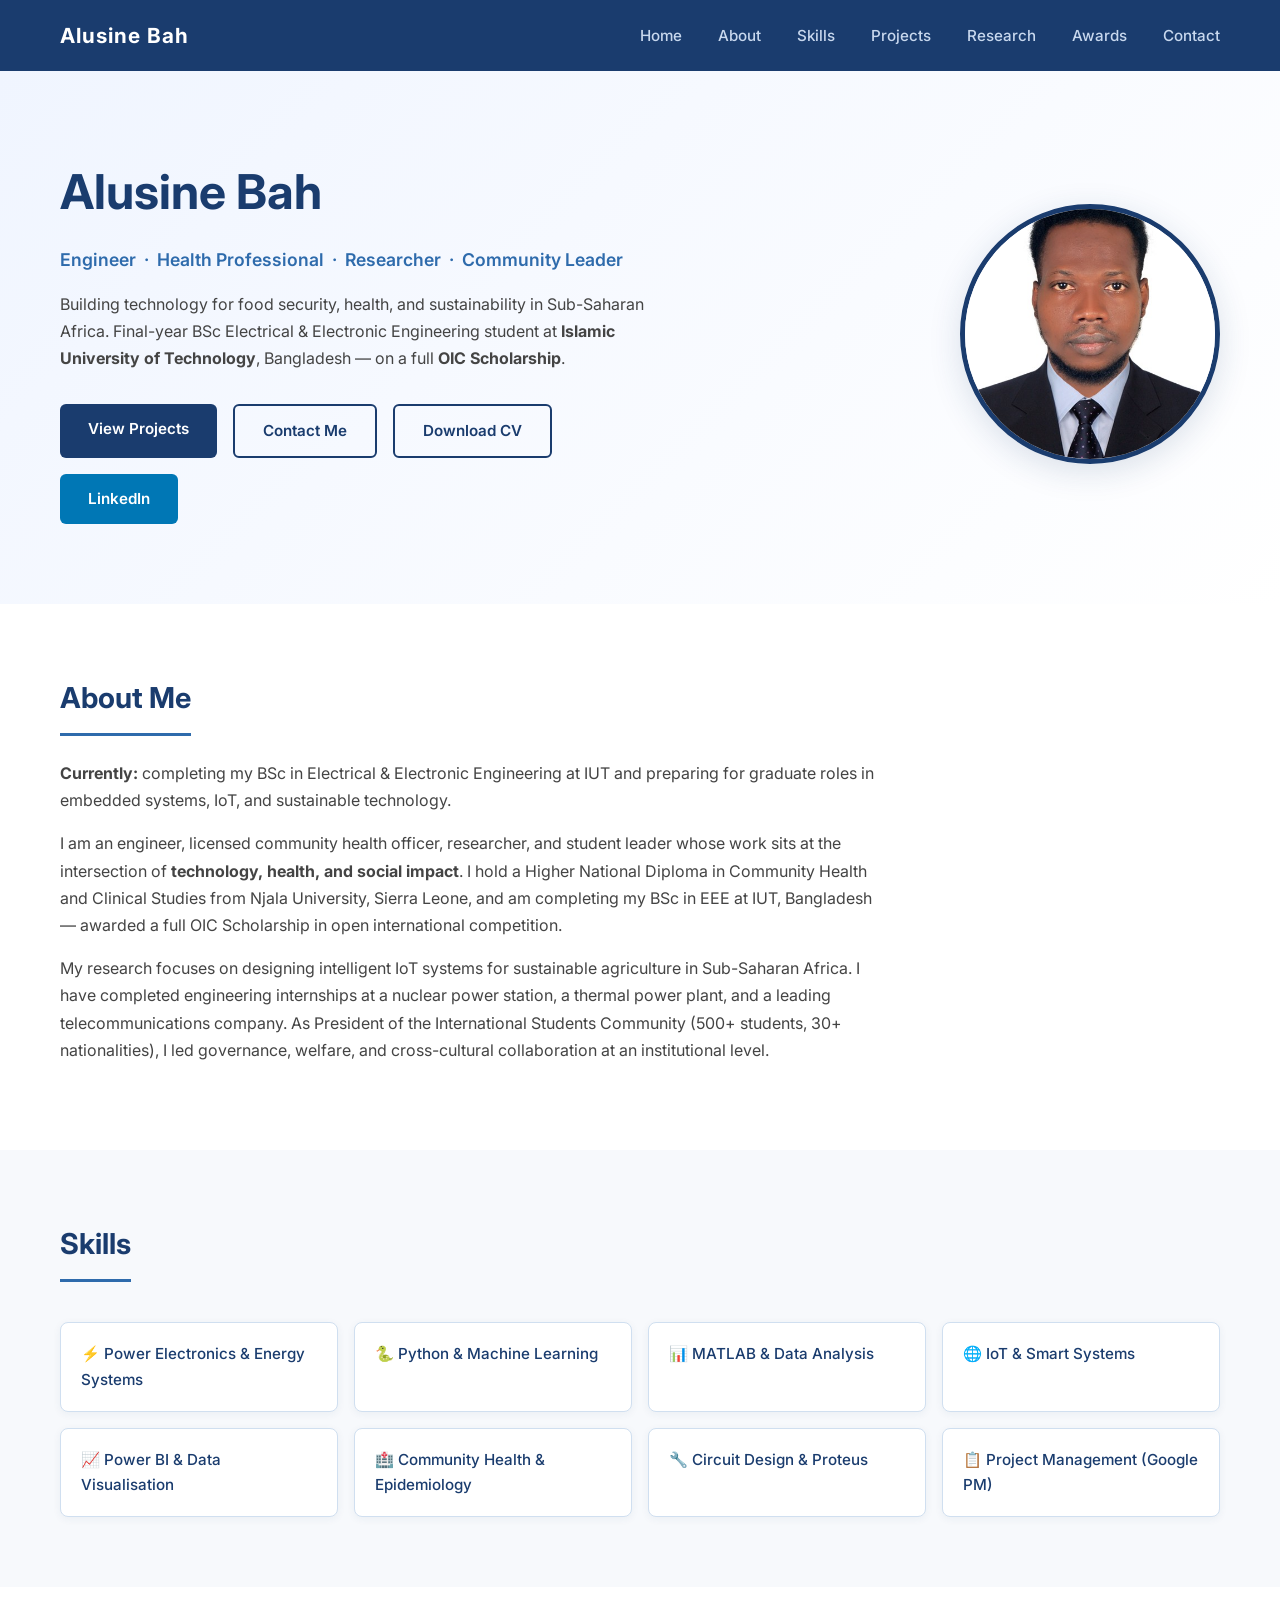
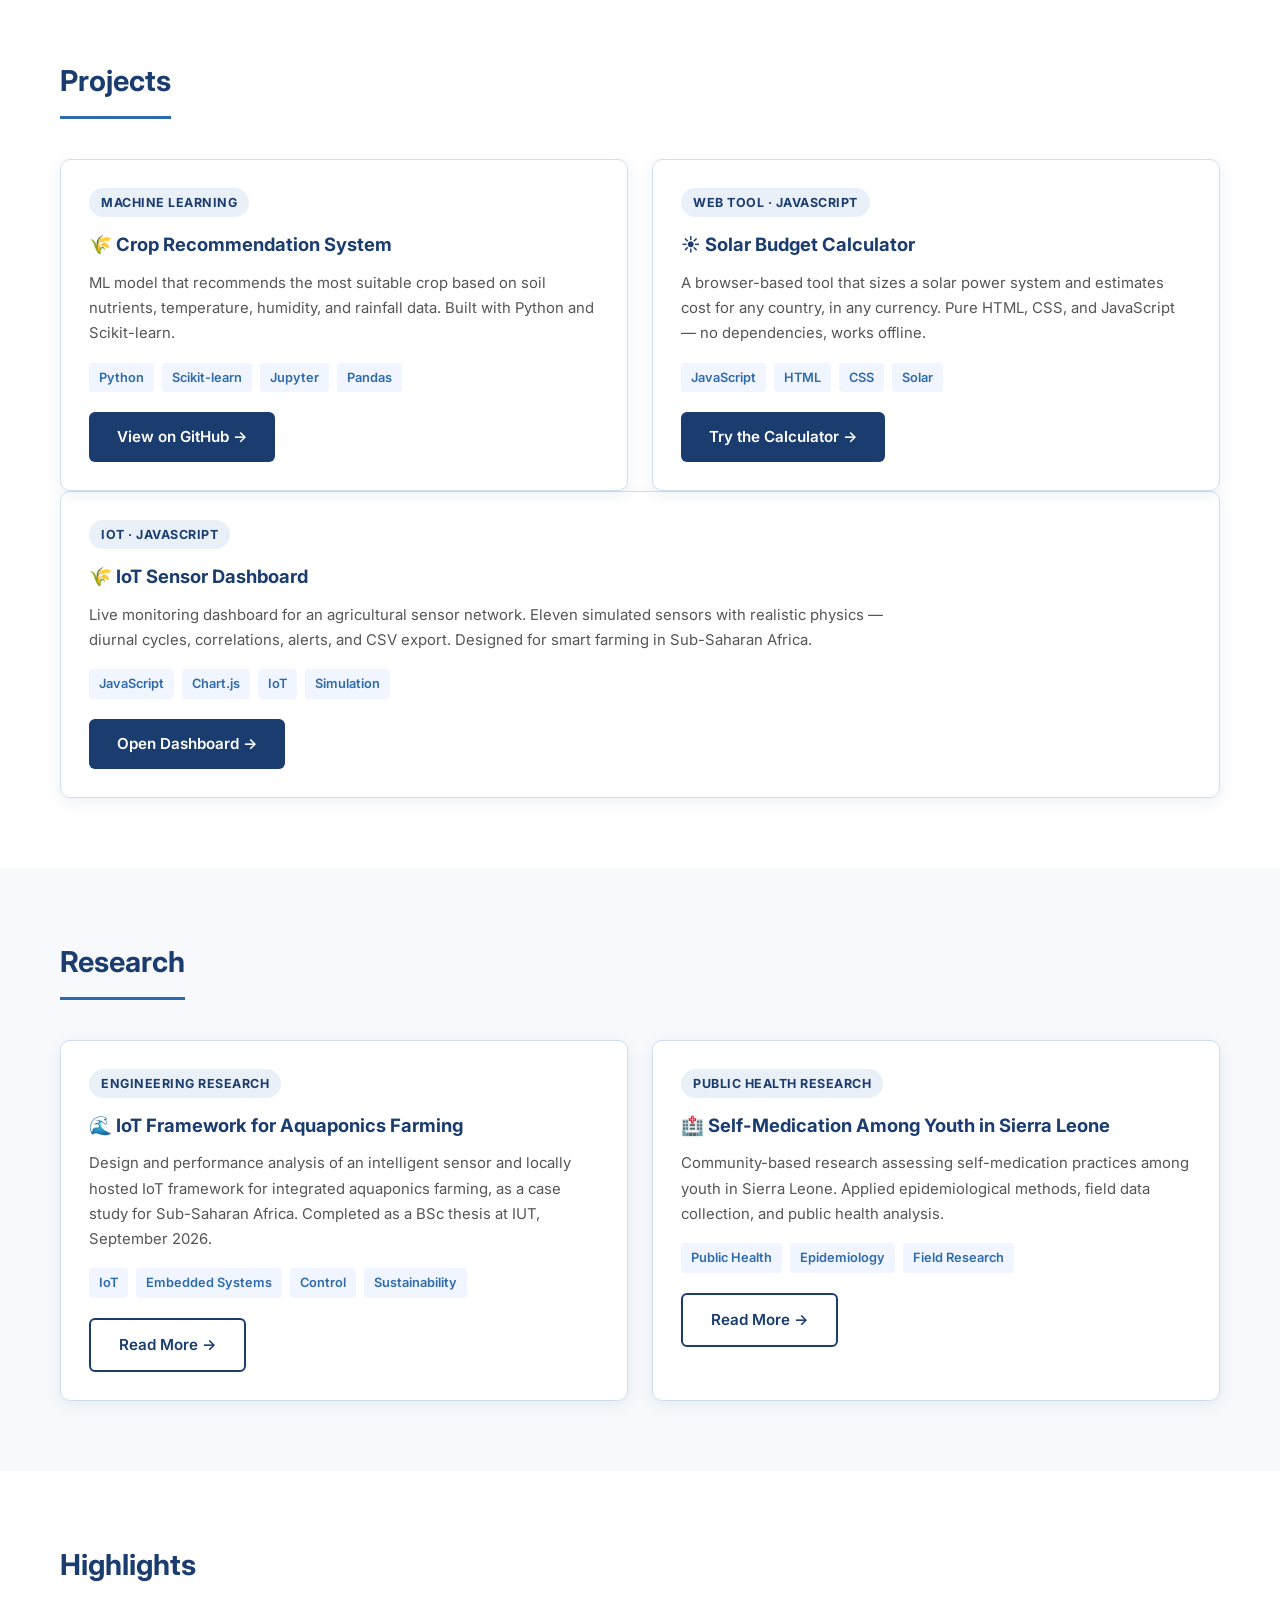
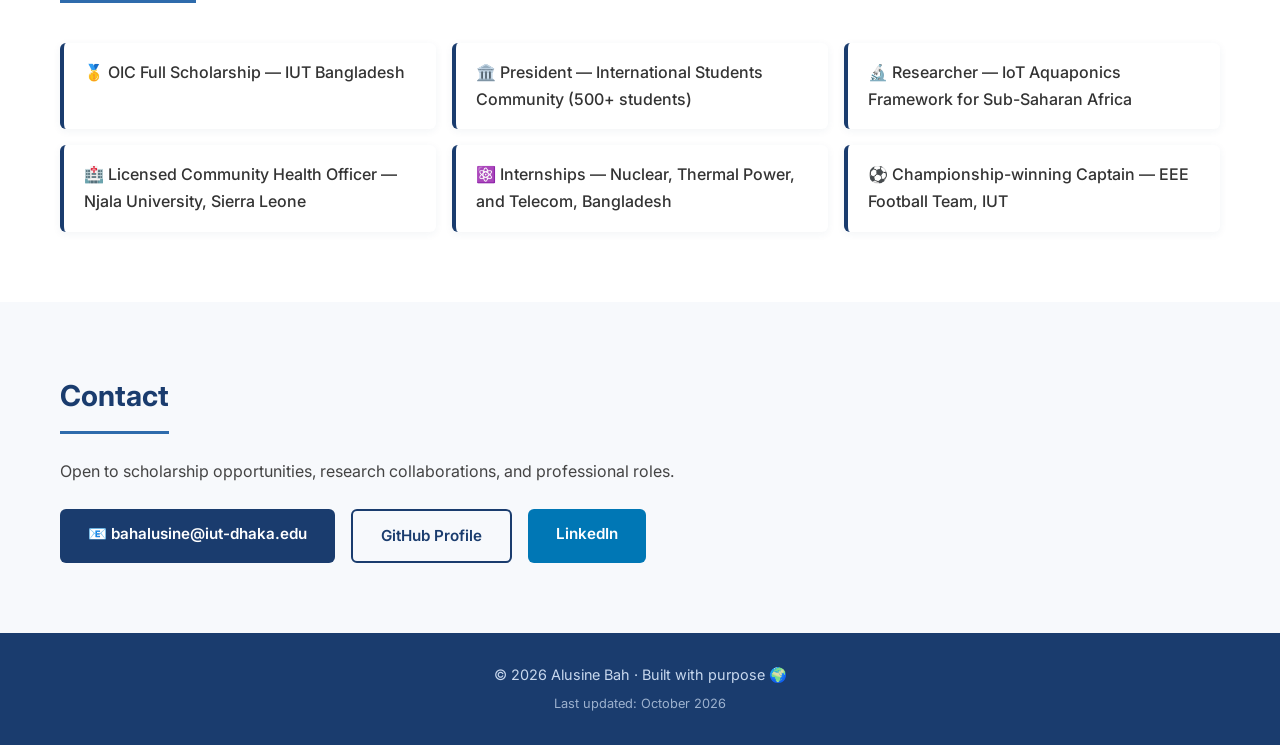
==== index.html @ 52248623 "Add IoT Sensor Dashboard to projects section" ====
<!DOCTYPE html>
<html lang="en">
<head>
  <meta charset="UTF-8" />
  <meta name="viewport" content="width=device-width, initial-scale=1.0"/>
  <title>Alusine Bah | Engineer & Researcher</title>
  <link rel="stylesheet" href="style.css"/>
  <link href="https://fonts.googleapis.com/css2?family=Inter:wght@300;400;600;700&display=swap" rel="stylesheet"/>
</head>

<body>

  <!-- NAVBAR -->
  <nav class="navbar">
    <div class="nav-logo">Alusine Bah</div>
    <div class="nav-links">
      <a href="index.html">Home</a>
      <a href="index.html#about">About</a>
      <a href="#skills">Skills</a>
      <a href="#projects">Projects</a>
      <a href="research.html">Research</a>
      <a href="awards.html">Awards</a>
      <a href="#contact">Contact</a>
    </div>
  </nav>

  <!-- HERO -->
  <section class="hero">
    <div class="hero-text">
      <h1>Alusine Bah</h1>
      <p class="hero-subtitle">
        Engineer &nbsp;·&nbsp; Health Professional &nbsp;·&nbsp; Researcher &nbsp;·&nbsp; Community Leader
      </p>
      <p class="hero-desc">
        Building technology for food security, health, and sustainability
        in Sub-Saharan Africa. Final-year BSc Electrical &amp; Electronic
        Engineering student at <strong>Islamic University of Technology</strong>,
        Bangladesh — on a full <strong>OIC Scholarship</strong>.
      </p>
      <div class="hero-btns">
        <a href="#projects" class="btn btn-primary">View Projects</a>
        <a href="#contact" class="btn btn-secondary">Contact Me</a>
        <a href="Alusine_Bah_CV_final.pdf" target="_blank" class="btn btn-secondary">Download CV</a>
        <a href="https://www.linkedin.com/in/alusine-bah" target="_blank" class="btn btn-linkedin">LinkedIn</a>
      </div>
    </div>
    <div class="hero-img">
      <img src="profile.jpg" alt="Alusine Bah"/>
    </div>
  </section>

  <!-- ABOUT -->
  <section class="section" id="about">
    <h2>About Me</h2>
    <p>
      <strong>Currently:</strong> completing my BSc in Electrical &amp;
      Electronic Engineering at IUT and preparing for graduate roles in
      embedded systems, IoT, and sustainable technology.
    </p>
    <p>
      I am an engineer, licensed community health officer, researcher, and
      student leader whose work sits at the intersection of
      <strong>technology, health, and social impact</strong>. I hold a Higher
      National Diploma in Community Health and Clinical Studies from Njala
      University, Sierra Leone, and am completing my BSc in EEE at IUT,
      Bangladesh — awarded a full OIC Scholarship in open international
      competition.
    </p>
    <p>
      My research focuses on designing intelligent IoT systems for
      sustainable agriculture in Sub-Saharan Africa. I have completed
      engineering internships at a nuclear power station, a thermal power
      plant, and a leading telecommunications company. As President of the
      International Students Community (500+ students, 30+ nationalities),
      I led governance, welfare, and cross-cultural collaboration at an
      institutional level.
    </p>
  </section>

  <!-- SKILLS -->
  <section class="section section-gray" id="skills">
    <h2>Skills</h2>
    <div class="skills-grid">
      <div class="skill-card">⚡ Power Electronics &amp; Energy Systems</div>
      <div class="skill-card">🐍 Python &amp; Machine Learning</div>
      <div class="skill-card">📊 MATLAB &amp; Data Analysis</div>
      <div class="skill-card">🌐 IoT &amp; Smart Systems</div>
      <div class="skill-card">📈 Power BI &amp; Data Visualisation</div>
      <div class="skill-card">🏥 Community Health &amp; Epidemiology</div>
      <div class="skill-card">🔧 Circuit Design &amp; Proteus</div>
      <div class="skill-card">📋 Project Management (Google PM)</div>
    </div>
  </section>

  <!-- PROJECTS -->
  <section class="section" id="projects">
    <h2>Projects</h2>
    <div class="projects-grid">

      <div class="project-card">
        <div class="project-tag">Machine Learning</div>
        <h3>🌾 Crop Recommendation System</h3>
        <p>
          ML model that recommends the most suitable crop based on soil
          nutrients, temperature, humidity, and rainfall data. Built with
          Python and Scikit-learn.
        </p>
        <div class="project-tech">
          <span>Python</span><span>Scikit-learn</span><span>Jupyter</span><span>Pandas</span>
        </div>
        <a href="https://github.com/Alusine-bah/crop-recommendation-system"
           target="_blank" class="btn btn-primary">View on GitHub →</a>
      </div>

      <div class="project-card">
        <div class="project-tag">Web Tool · JavaScript</div>
        <h3>☀️ Solar Budget Calculator</h3>
        <p>
          A browser-based tool that sizes a solar power system and estimates
          cost for any country, in any currency. Pure HTML, CSS, and
          JavaScript — no dependencies, works offline.
        </p>
        <div class="project-tech">
          <span>JavaScript</span><span>HTML</span><span>CSS</span><span>Solar</span>
        </div>
        <a href="https://alusine-bah.github.io/solar-budget-calculator/"
           target="_blank" class="btn btn-primary">Try the Calculator →</a>
      </div>

    </div>
      <div class="project-card">
        <div class="project-tag">IoT · JavaScript</div>
        <h3>🌾 IoT Sensor Dashboard</h3>
        <p>
          Live monitoring dashboard for an agricultural sensor network.
          Eleven simulated sensors with realistic physics — diurnal cycles,
          correlations, alerts, and CSV export. Designed for smart farming
          in Sub-Saharan Africa.
        </p>
        <div class="project-tech">
          <span>JavaScript</span><span>Chart.js</span><span>IoT</span><span>Simulation</span>
        </div>
        <a href="https://alusine-bah.github.io/iot-sensor-dashboard/"
           target="_blank" class="btn btn-primary">Open Dashboard →</a>
      </div>
  </section>

  <!-- RESEARCH -->
  <section class="section section-gray" id="research">
    <h2>Research</h2>
    <div class="projects-grid">

      <div class="project-card">
        <div class="project-tag">Engineering Research</div>
        <h3>🌊 IoT Framework for Aquaponics Farming</h3>
        <p>
          Design and performance analysis of an intelligent sensor and locally
          hosted IoT framework for integrated aquaponics farming, as a case
          study for Sub-Saharan Africa. Completed as a BSc thesis at IUT,
          September 2026.
        </p>
        <div class="project-tech">
          <span>IoT</span><span>Embedded Systems</span><span>Control</span><span>Sustainability</span>
        </div>
        <a href="research.html" class="btn btn-secondary">Read More →</a>
      </div>

      <div class="project-card">
        <div class="project-tag">Public Health Research</div>
        <h3>🏥 Self-Medication Among Youth in Sierra Leone</h3>
        <p>
          Community-based research assessing self-medication practices among
          youth in Sierra Leone. Applied epidemiological methods, field data
          collection, and public health analysis.
        </p>
        <div class="project-tech">
          <span>Public Health</span><span>Epidemiology</span><span>Field Research</span>
        </div>
        <a href="research.html" class="btn btn-secondary">Read More →</a>
      </div>

    </div>
  </section>

  <!-- HIGHLIGHTS -->
  <section class="section">
    <h2>Highlights</h2>
    <div class="highlights-grid">
      <div class="highlight">🥇 OIC Full Scholarship — IUT Bangladesh</div>
      <div class="highlight">🏛️ President — International Students Community (500+ students)</div>
      <div class="highlight">🔬 Researcher — IoT Aquaponics Framework for Sub-Saharan Africa</div>
      <div class="highlight">🏥 Licensed Community Health Officer — Njala University, Sierra Leone</div>
      <div class="highlight">⚛️ Internships — Nuclear, Thermal Power, and Telecom, Bangladesh</div>
      <div class="highlight">⚽ Championship-winning Captain — EEE Football Team, IUT</div>
    </div>
  </section>

  <!-- CONTACT -->
  <section class="section section-gray" id="contact">
    <h2>Contact</h2>
    <p>Open to scholarship opportunities, research collaborations, and professional roles.</p>
    <div class="contact-links">
      <a href="mailto:bahalusine@iut-dhaka.edu" class="btn btn-primary">
        📧 bahalusine@iut-dhaka.edu
      </a>
      <a href="https://github.com/Alusine-bah" target="_blank" class="btn btn-secondary">
        GitHub Profile
      </a>
      <a href="https://www.linkedin.com/in/alusine-bah" target="_blank" class="btn btn-linkedin">
        LinkedIn
      </a>
    </div>
  </section>

  <!-- FOOTER -->
  <footer>
    <p>© 2026 Alusine Bah · Built with purpose 🌍</p>
    <p style="font-size:0.8rem; margin-top:6px;">Last updated: October 2026</p>
  </footer>

</body>
</html>
---- style.css ----
/* ── Reset & Base ───────────────────────── */
* {
  margin: 0;
  padding: 0;
  box-sizing: border-box;
}

body {
  font-family: 'Inter', sans-serif;
  color: #222;
  background: #fff;
  line-height: 1.7;
}

a {
  text-decoration: none;
  color: inherit;
}

/* ── Navbar ─────────────────────────────── */
.navbar {
  display: flex;
  justify-content: space-between;
  align-items: center;
  padding: 18px 60px;
  background: #1A3C6E;
  position: sticky;
  top: 0;
  z-index: 100;
}

.nav-logo {
  color: #fff;
  font-size: 1.3rem;
  font-weight: 700;
  letter-spacing: 1px;
}

.nav-links a {
  color: #c8d8ee;
  margin-left: 32px;
  font-size: 0.95rem;
  font-weight: 500;
  transition: color 0.2s;
}

.nav-links a:hover {
  color: #fff;
}

/* ── Hero ───────────────────────────────── */
.hero {
  display: flex;
  align-items: center;
  justify-content: space-between;
  padding: 80px 60px;
  background: linear-gradient(135deg, #f0f5ff 0%, #ffffff 100%);
  gap: 40px;
}

.hero-text {
  max-width: 600px;
}

.hero-text h1 {
  font-size: 3rem;
  font-weight: 700;
  color: #1A3C6E;
  margin-bottom: 12px;
}

.hero-subtitle {
  font-size: 1.1rem;
  color: #2E6BAC;
  font-weight: 600;
  margin-bottom: 16px;
}

.hero-desc {
  font-size: 1rem;
  color: #444;
  margin-bottom: 32px;
}

.hero-btns {
  display: flex;
  gap: 16px;
  flex-wrap: wrap;
}

.hero-img img {
  width: 260px;
  height: 260px;
  object-fit: cover;
  border-radius: 50%;
  border: 5px solid #1A3C6E;
  box-shadow: 0 8px 32px rgba(26,60,110,0.15);
}

/* ── Buttons ────────────────────────────── */
.btn {
  display: inline-block;
  padding: 12px 28px;
  border-radius: 6px;
  font-weight: 600;
  font-size: 0.95rem;
  transition: all 0.2s;
  cursor: pointer;
}

.btn-primary {
  background: #1A3C6E;
  color: #fff;
}

.btn-primary:hover {
  background: #2E6BAC;
}

.btn-secondary {
  background: transparent;
  color: #1A3C6E;
  border: 2px solid #1A3C6E;
}

.btn-secondary:hover {
  background: #1A3C6E;
  color: #fff;
}
.btn-linkedin {
  background: #0077B5;
  color: #fff;
}

.btn-linkedin:hover {
  background: #005885;
}
/* ── Sections ───────────────────────────── */
.section {
  padding: 70px 60px;
}

.section-gray {
  background: #f7f9fc;
}

.section h2 {
  font-size: 1.8rem;
  font-weight: 700;
  color: #1A3C6E;
  margin-bottom: 24px;
  padding-bottom: 10px;
  border-bottom: 3px solid #2E6BAC;
  display: inline-block;
}

.section p {
  color: #444;
  max-width: 820px;
  margin-bottom: 16px;
}

/* ── Skills Grid ────────────────────────── */
.skills-grid {
  display: grid;
  grid-template-columns: repeat(auto-fit, minmax(240px, 1fr));
  gap: 16px;
  margin-top: 16px;
}

.skill-card {
  background: #fff;
  border: 1.5px solid #d0dff0;
  border-radius: 8px;
  padding: 18px 20px;
  font-weight: 500;
  color: #1A3C6E;
  font-size: 0.95rem;
  box-shadow: 0 2px 8px rgba(26,60,110,0.06);
  transition: transform 0.2s;
}

.skill-card:hover {
  transform: translateY(-3px);
}

/* ── Projects Grid ──────────────────────── */
.projects-grid {
  display: grid;
  grid-template-columns: repeat(auto-fit, minmax(320px, 1fr));
  gap: 24px;
  margin-top: 16px;
}

.project-card {
  background: #fff;
  border: 1.5px solid #d0dff0;
  border-radius: 10px;
  padding: 28px;
  box-shadow: 0 4px 16px rgba(26,60,110,0.08);
  transition: transform 0.2s;
}

.project-card:hover {
  transform: translateY(-4px);
}

.project-tag {
  display: inline-block;
  background: #eaf0f8;
  color: #1A3C6E;
  font-size: 0.78rem;
  font-weight: 700;
  padding: 4px 12px;
  border-radius: 20px;
  margin-bottom: 12px;
  text-transform: uppercase;
  letter-spacing: 0.5px;
}

.project-card h3 {
  font-size: 1.15rem;
  color: #1A3C6E;
  margin-bottom: 10px;
}

.project-card p {
  font-size: 0.93rem;
  color: #555;
  margin-bottom: 16px;
}

.project-tech {
  display: flex;
  flex-wrap: wrap;
  gap: 8px;
  margin-bottom: 20px;
}

.project-tech span {
  background: #f0f5ff;
  color: #2E6BAC;
  font-size: 0.8rem;
  font-weight: 600;
  padding: 4px 10px;
  border-radius: 4px;
}

/* ── Highlights ─────────────────────────── */
.highlights-grid {
  display: grid;
  grid-template-columns: repeat(auto-fit, minmax(280px, 1fr));
  gap: 16px;
  margin-top: 16px;
}

.highlight {
  background: #fff;
  border-left: 4px solid #1A3C6E;
  padding: 16px 20px;
  border-radius: 6px;
  font-weight: 500;
  color: #333;
  box-shadow: 0 2px 8px rgba(26,60,110,0.06);
}

/* ── Contact ────────────────────────────── */
.contact-links {
  display: flex;
  gap: 16px;
  flex-wrap: wrap;
  margin-top: 24px;
}

/* ── Footer ─────────────────────────────── */
footer {
  text-align: center;
  padding: 30px;
  background: #1A3C6E;
  color: #c8d8ee;
  font-size: 0.9rem;
}
footer p + p {
  opacity: 0.75;
}
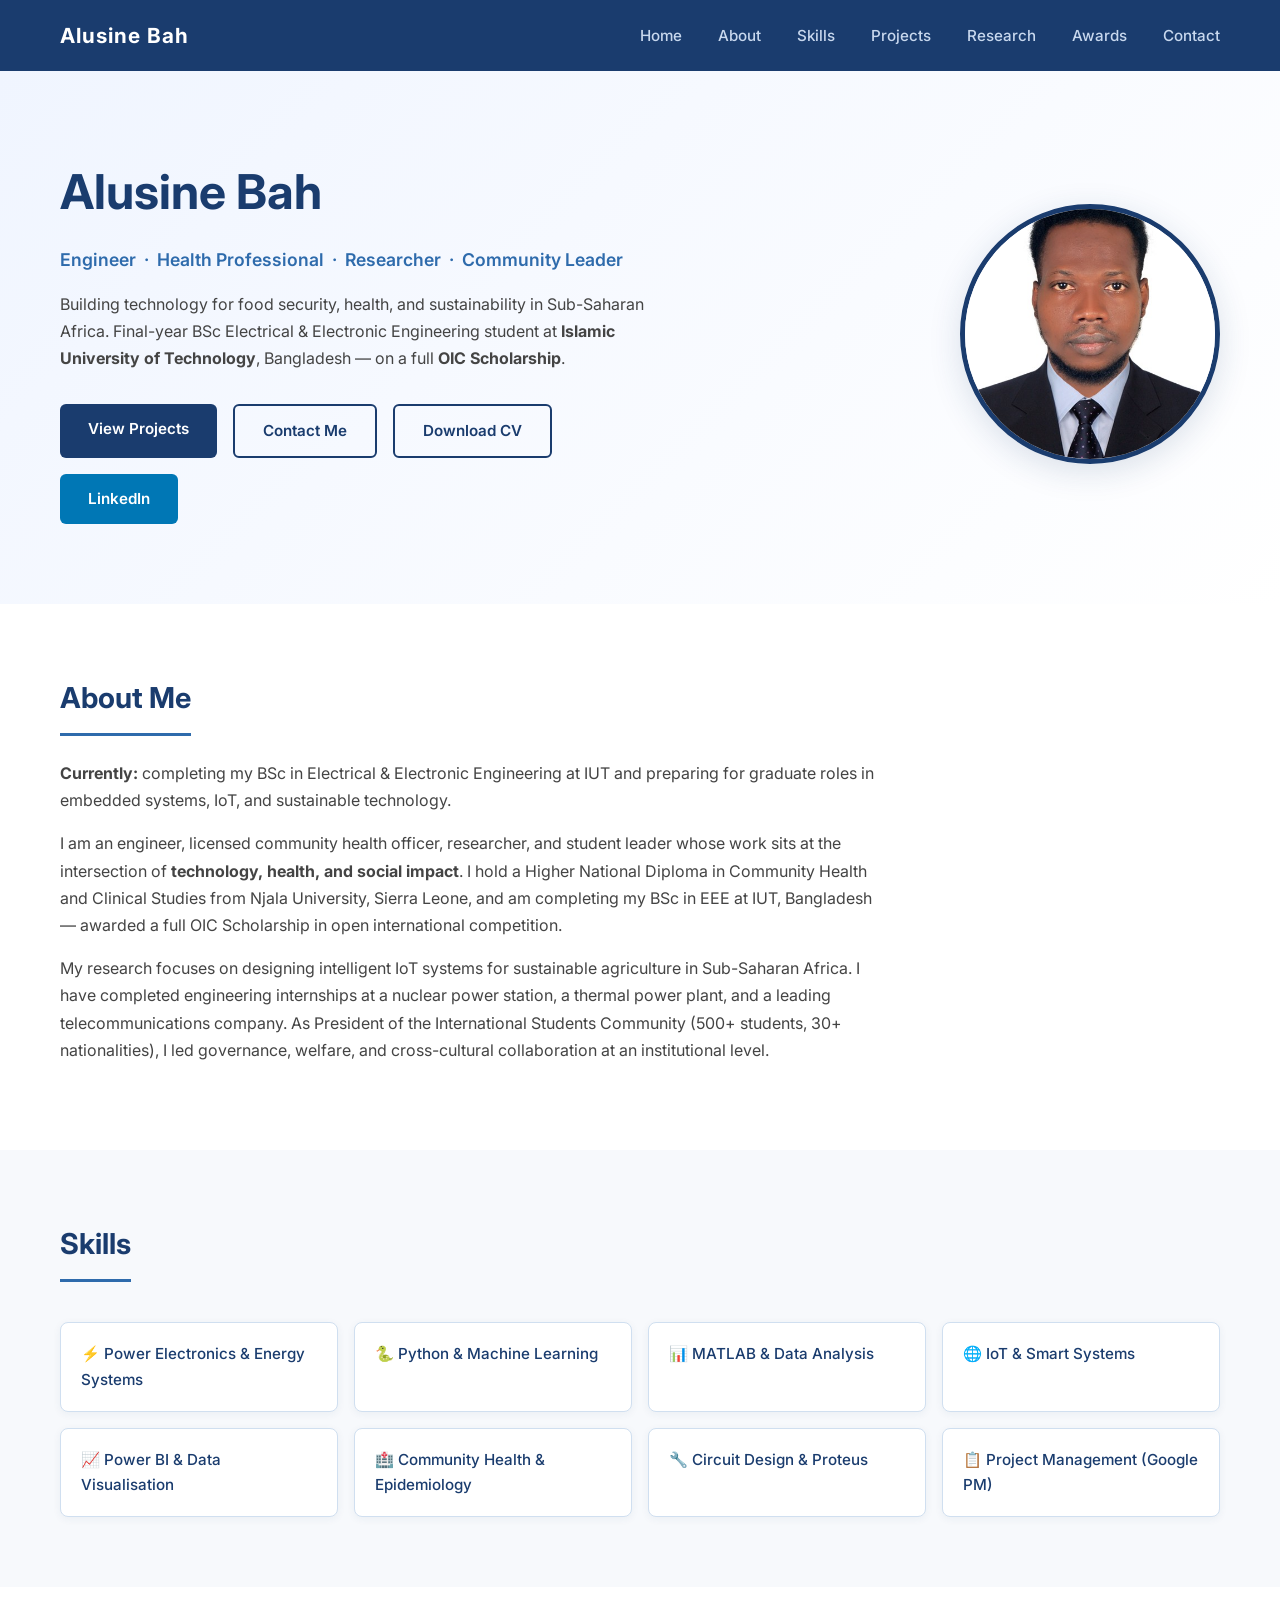
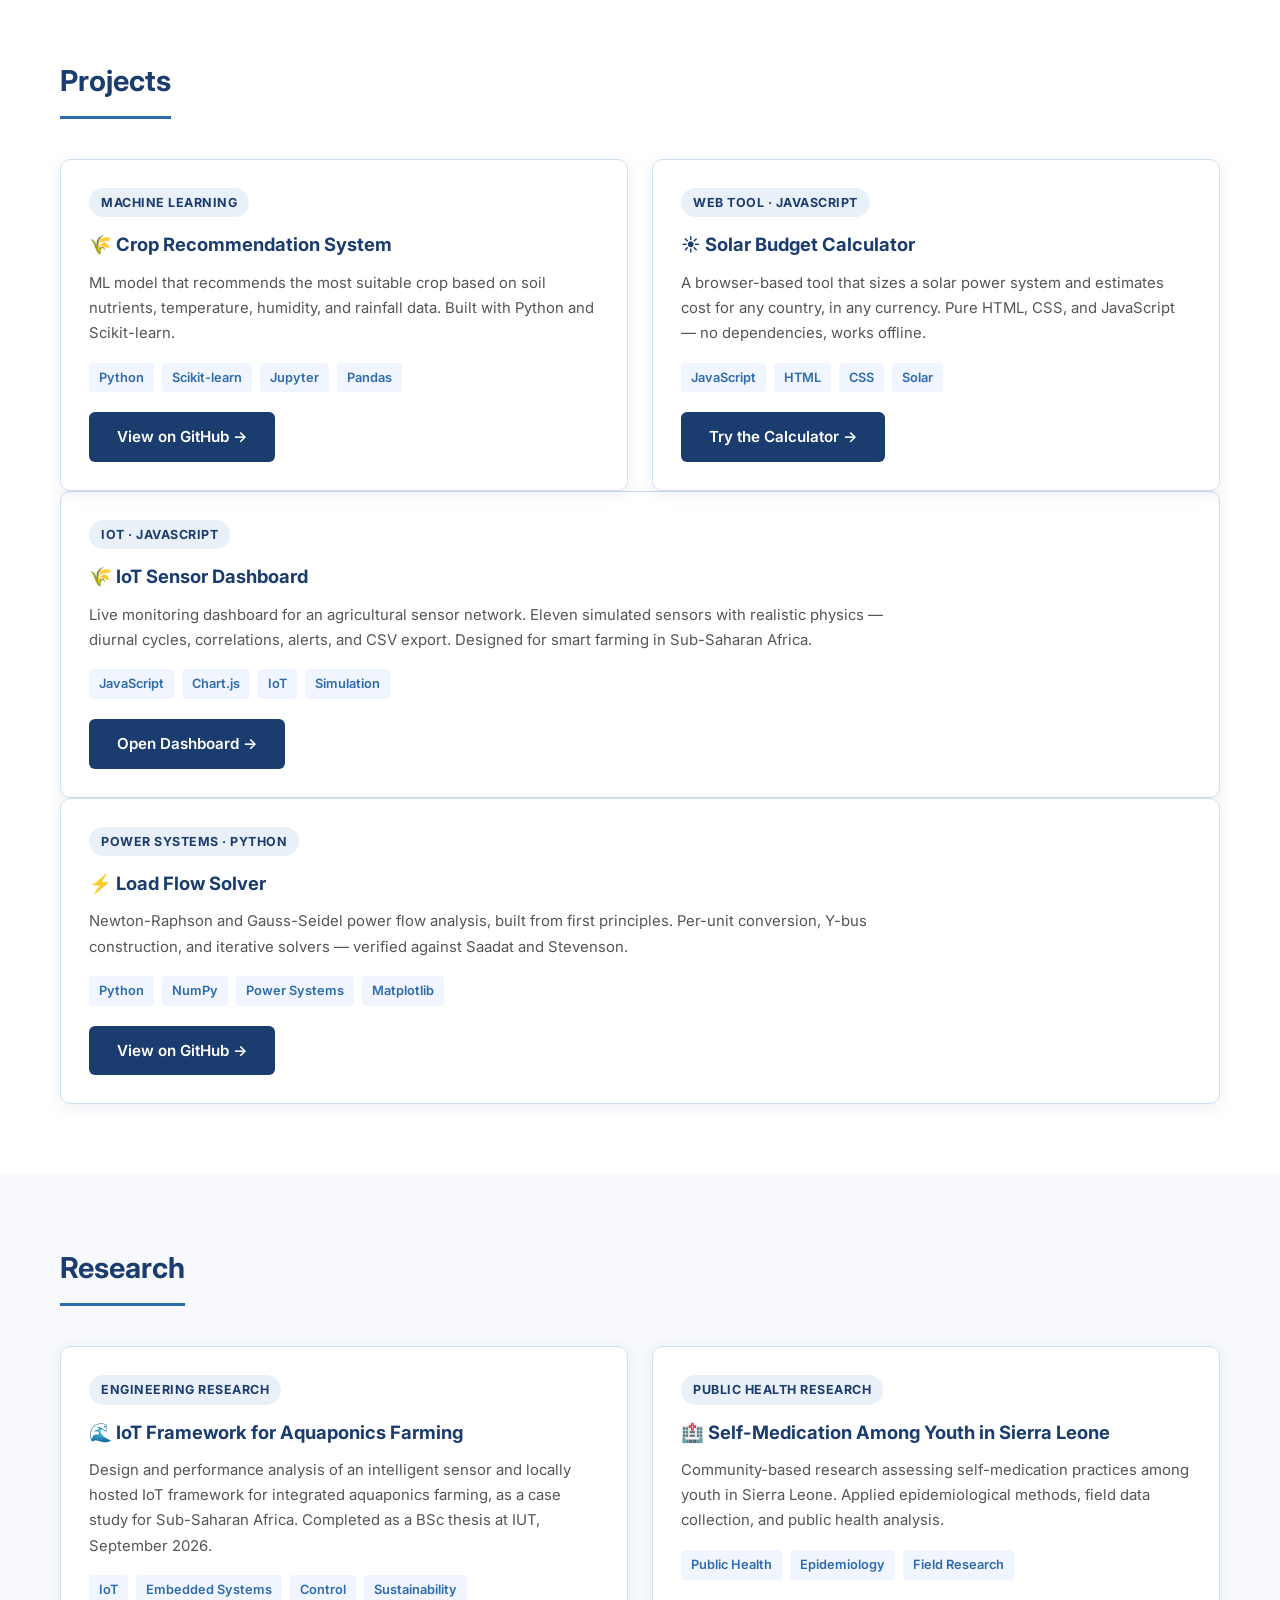
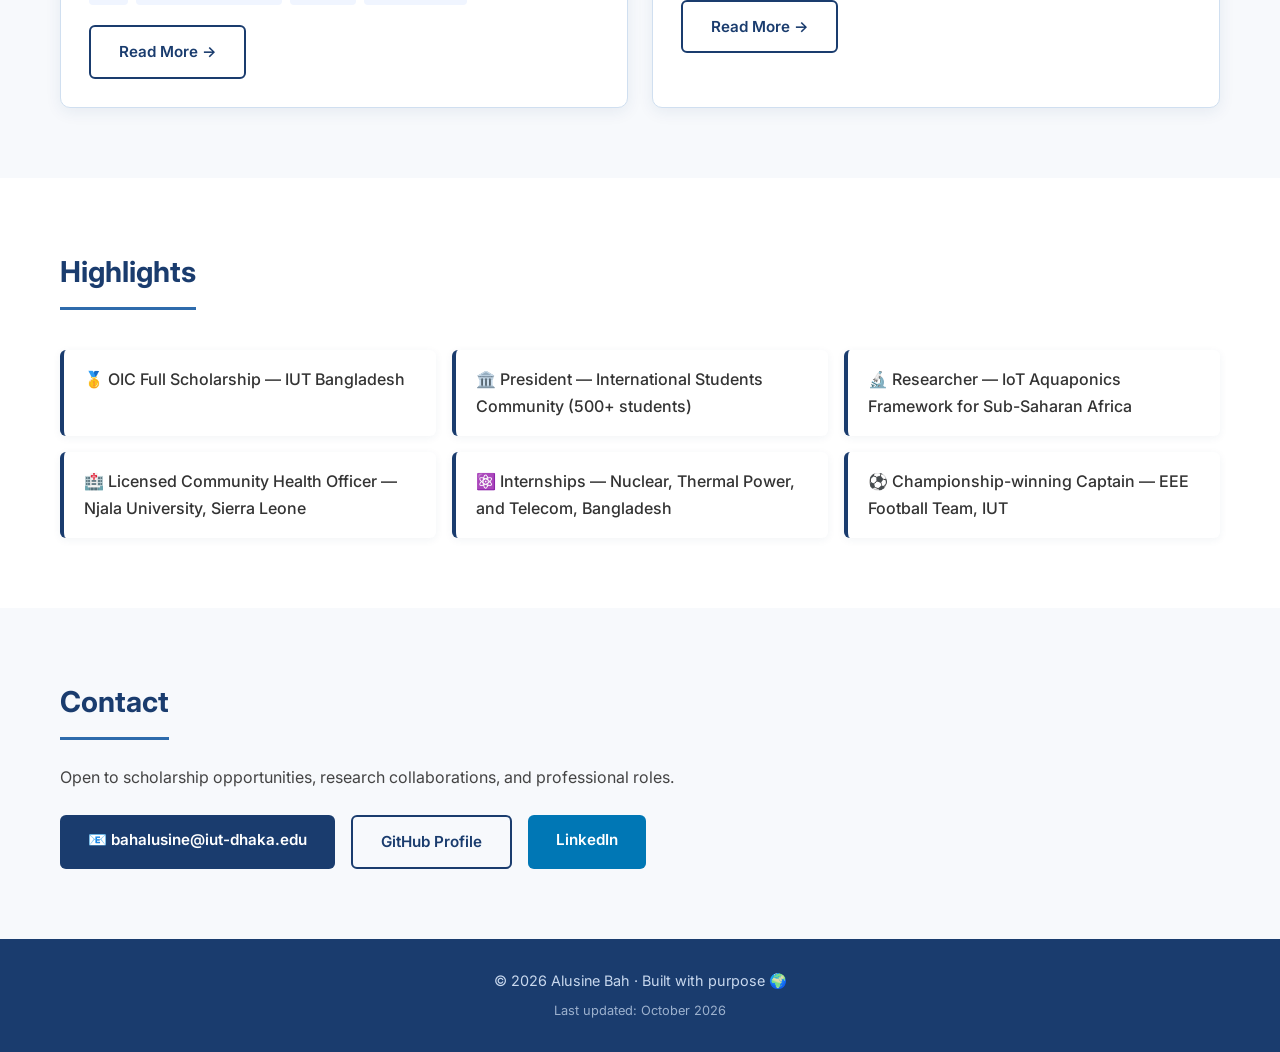
==== commit d1974109: "Add Load Flow Solver to projects section" ====
--- a/index.html
+++ b/index.html
@@ -143,6 +143,21 @@
         <a href="https://alusine-bah.github.io/iot-sensor-dashboard/"
            target="_blank" class="btn btn-primary">Open Dashboard →</a>
       </div>
+
+      <div class="project-card">
+        <div class="project-tag">Power Systems · Python</div>
+        <h3>⚡ Load Flow Solver</h3>
+        <p>
+          Newton-Raphson and Gauss-Seidel power flow analysis, built from
+          first principles. Per-unit conversion, Y-bus construction, and
+          iterative solvers — verified against Saadat and Stevenson.
+        </p>
+        <div class="project-tech">
+          <span>Python</span><span>NumPy</span><span>Power Systems</span><span>Matplotlib</span>
+        </div>
+        <a href="https://github.com/Alusine-bah/load-flow-solver"
+           target="_blank" class="btn btn-primary">View on GitHub →</a>
+      </div>
   </section>
 
   <!-- RESEARCH -->
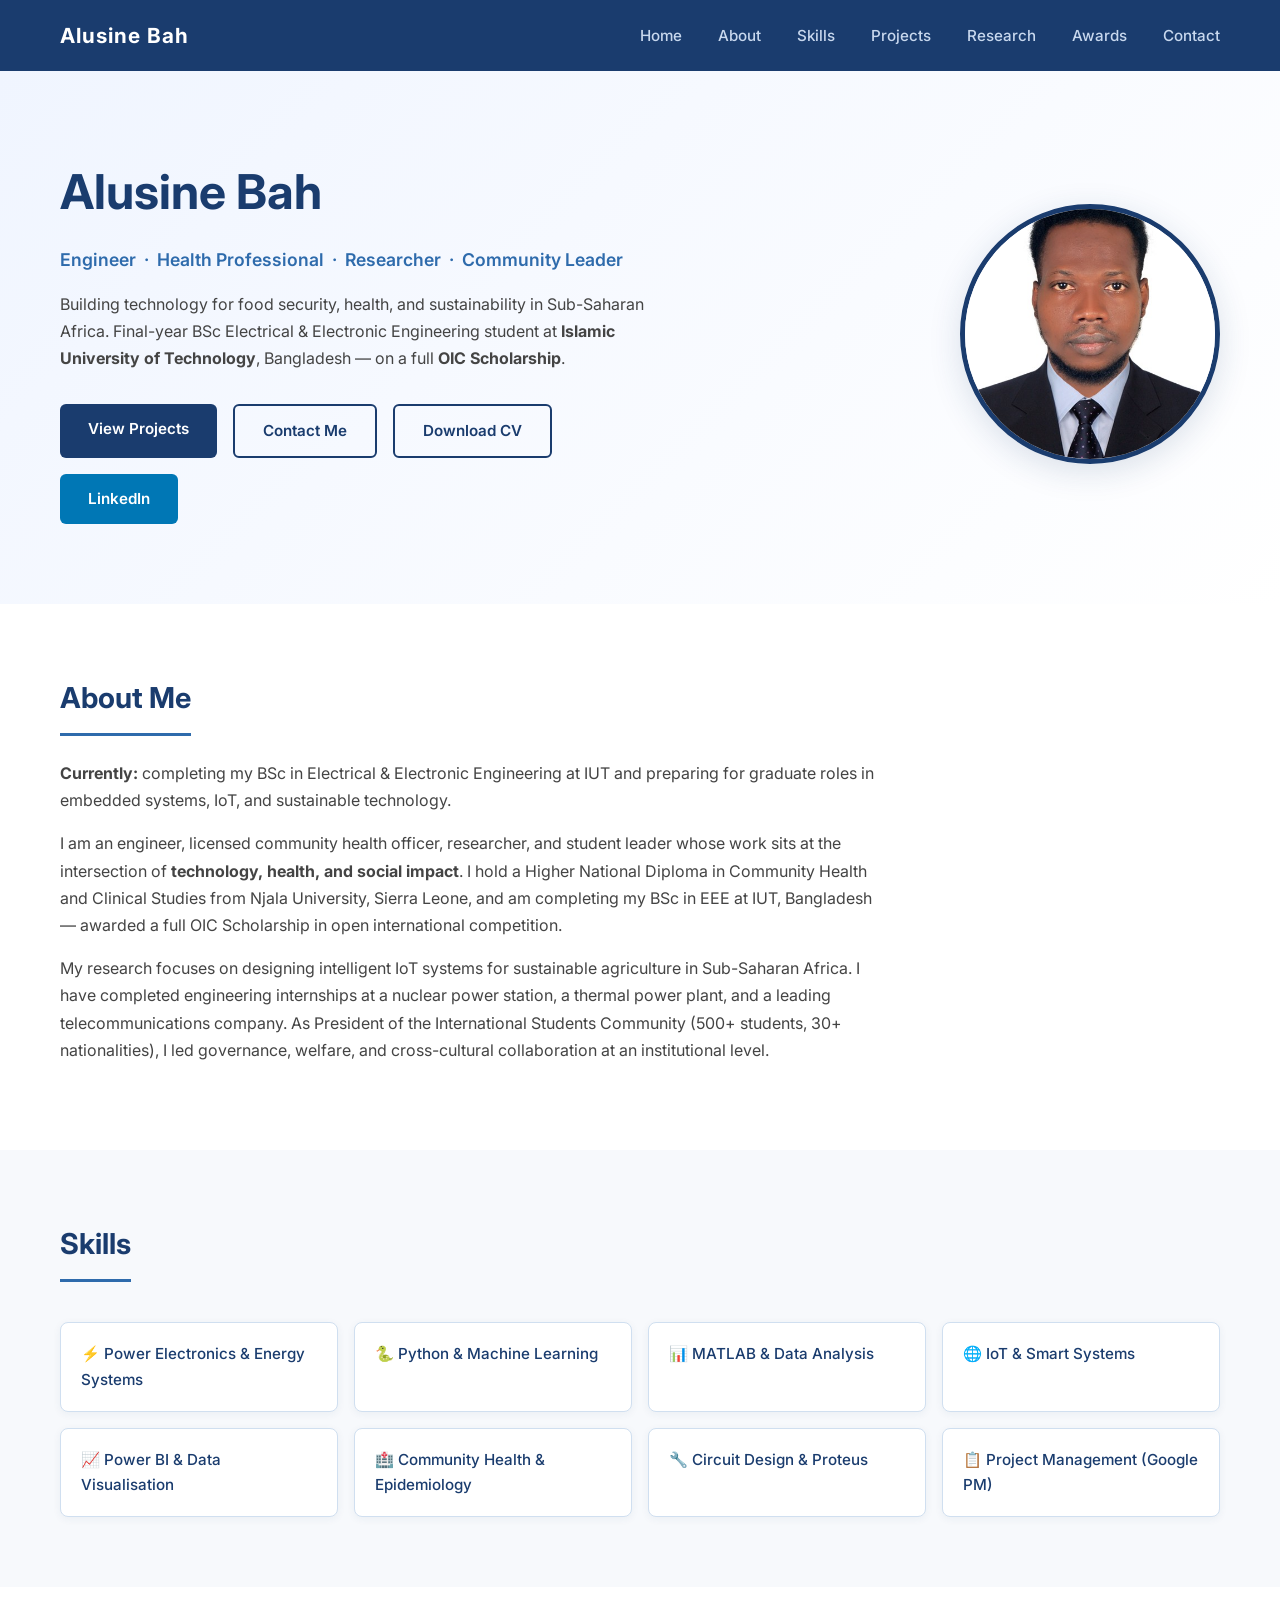
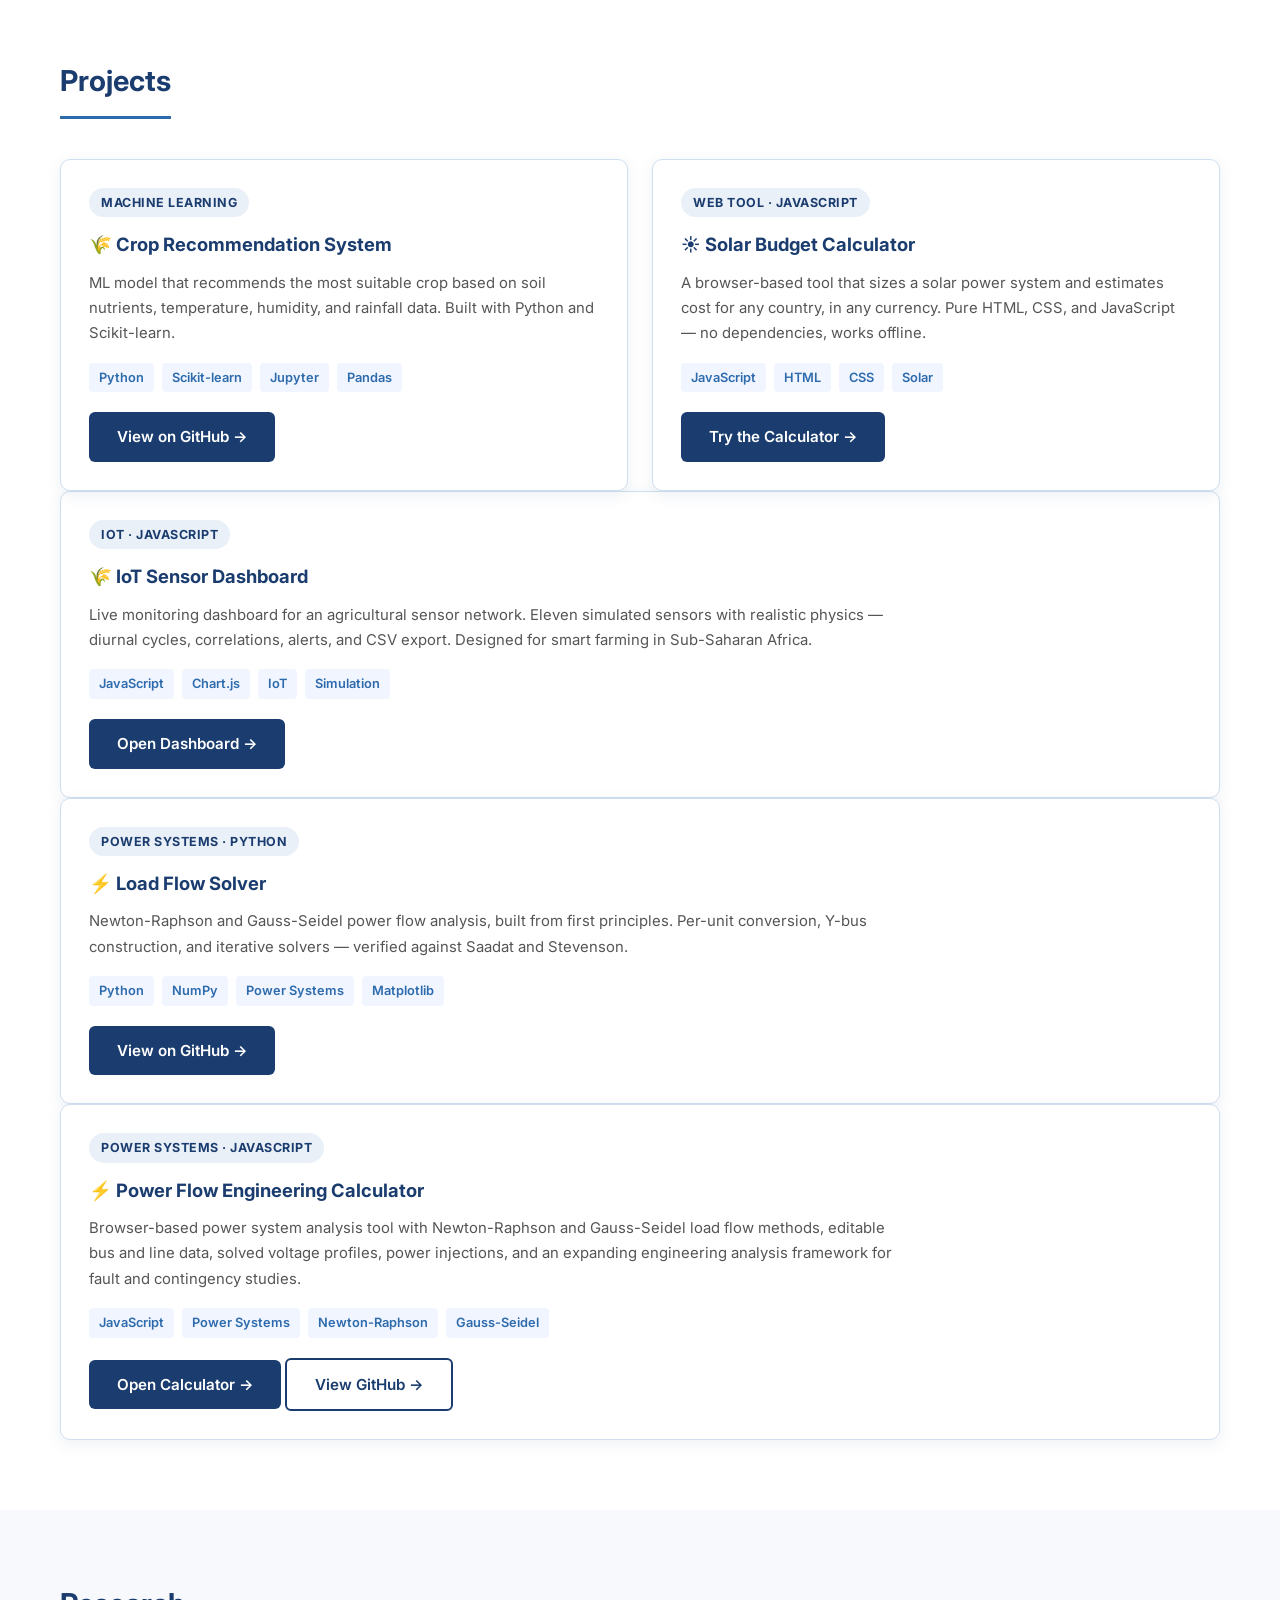
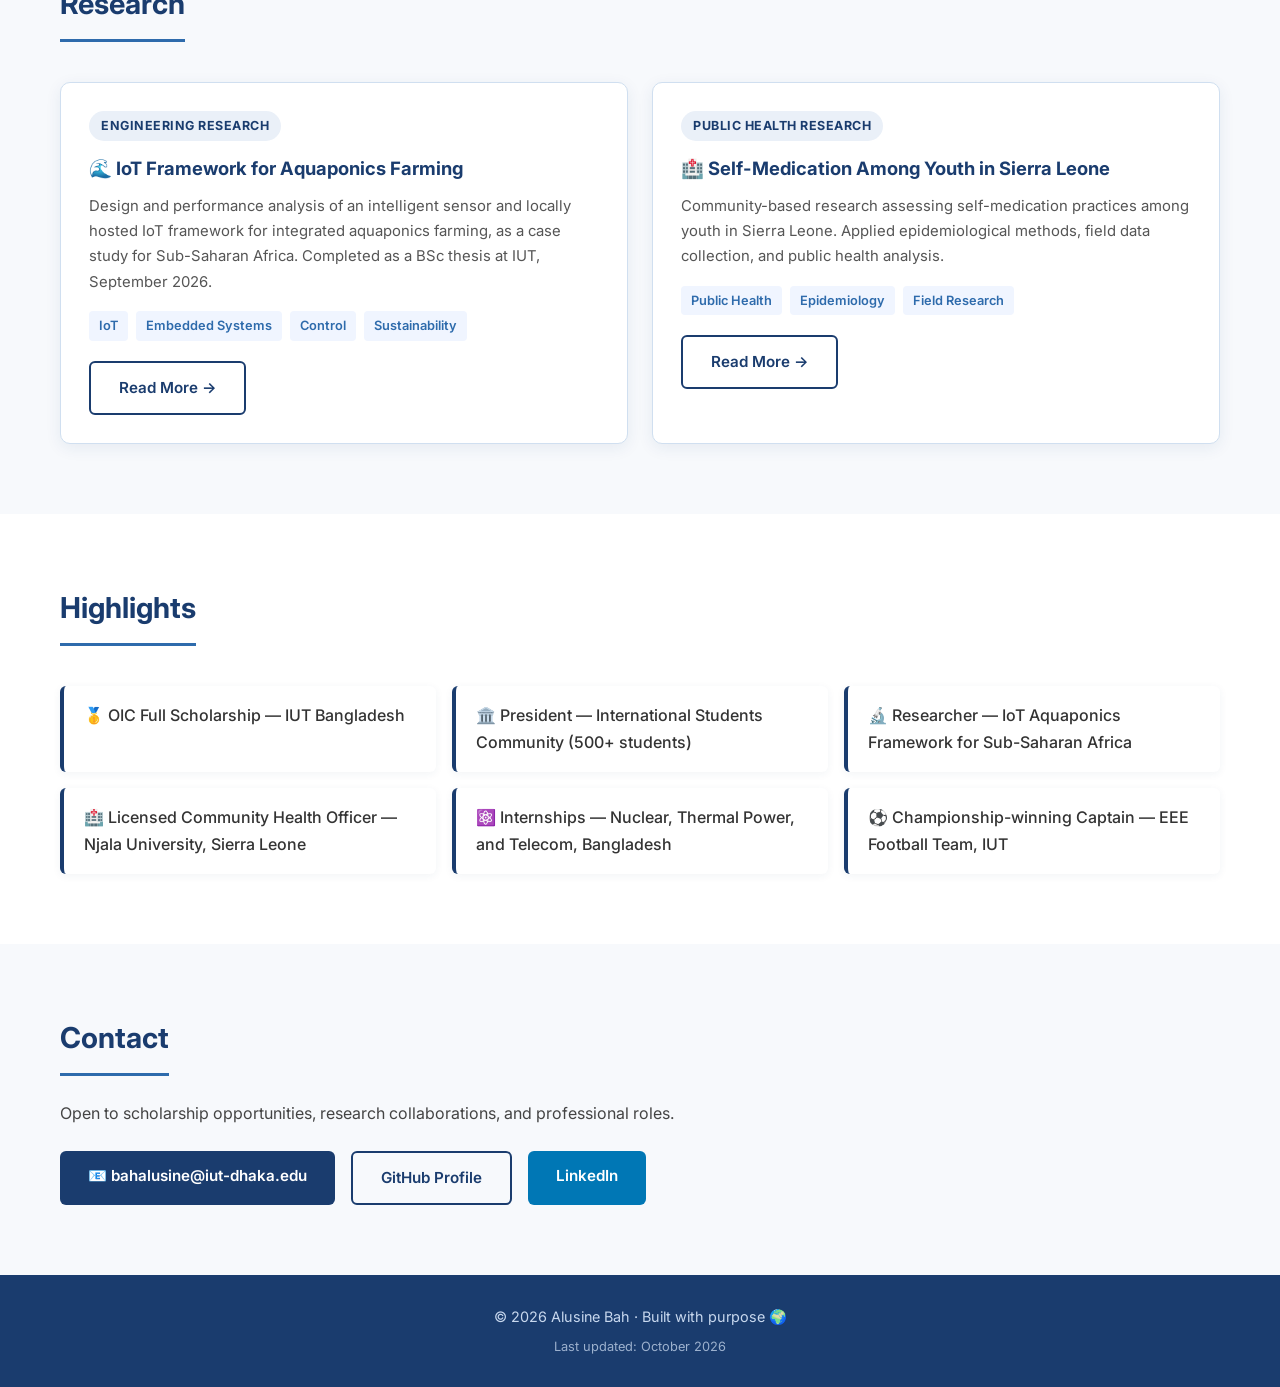
==== commit 8d8cad24: "Add power flow engineering calculator to portfolio" ====
--- a/index.html
+++ b/index.html
@@ -158,6 +158,37 @@
         <a href="https://github.com/Alusine-bah/load-flow-solver"
            target="_blank" class="btn btn-primary">View on GitHub →</a>
       </div>
+<div class="project-card">
+  <div class="project-tag">Power Systems · JavaScript</div>
+
+  <h3>⚡ Power Flow Engineering Calculator</h3>
+
+  <p>
+    Browser-based power system analysis tool with Newton-Raphson and
+    Gauss-Seidel load flow methods, editable bus and line data, solved
+    voltage profiles, power injections, and an expanding engineering
+    analysis framework for fault and contingency studies.
+  </p>
+
+  <div class="project-tech">
+    <span>JavaScript</span>
+    <span>Power Systems</span>
+    <span>Newton-Raphson</span>
+    <span>Gauss-Seidel</span>
+  </div>
+
+  <a href="https://alusine-bah.github.io/load-flow-calculator/"
+     target="_blank"
+     class="btn btn-primary">
+    Open Calculator →
+  </a>
+
+  <a href="https://github.com/Alusine-bah/load-flow-calculator"
+     target="_blank"
+     class="btn btn-secondary">
+    View GitHub →
+  </a>
+</div>
   </section>
 
   <!-- RESEARCH -->
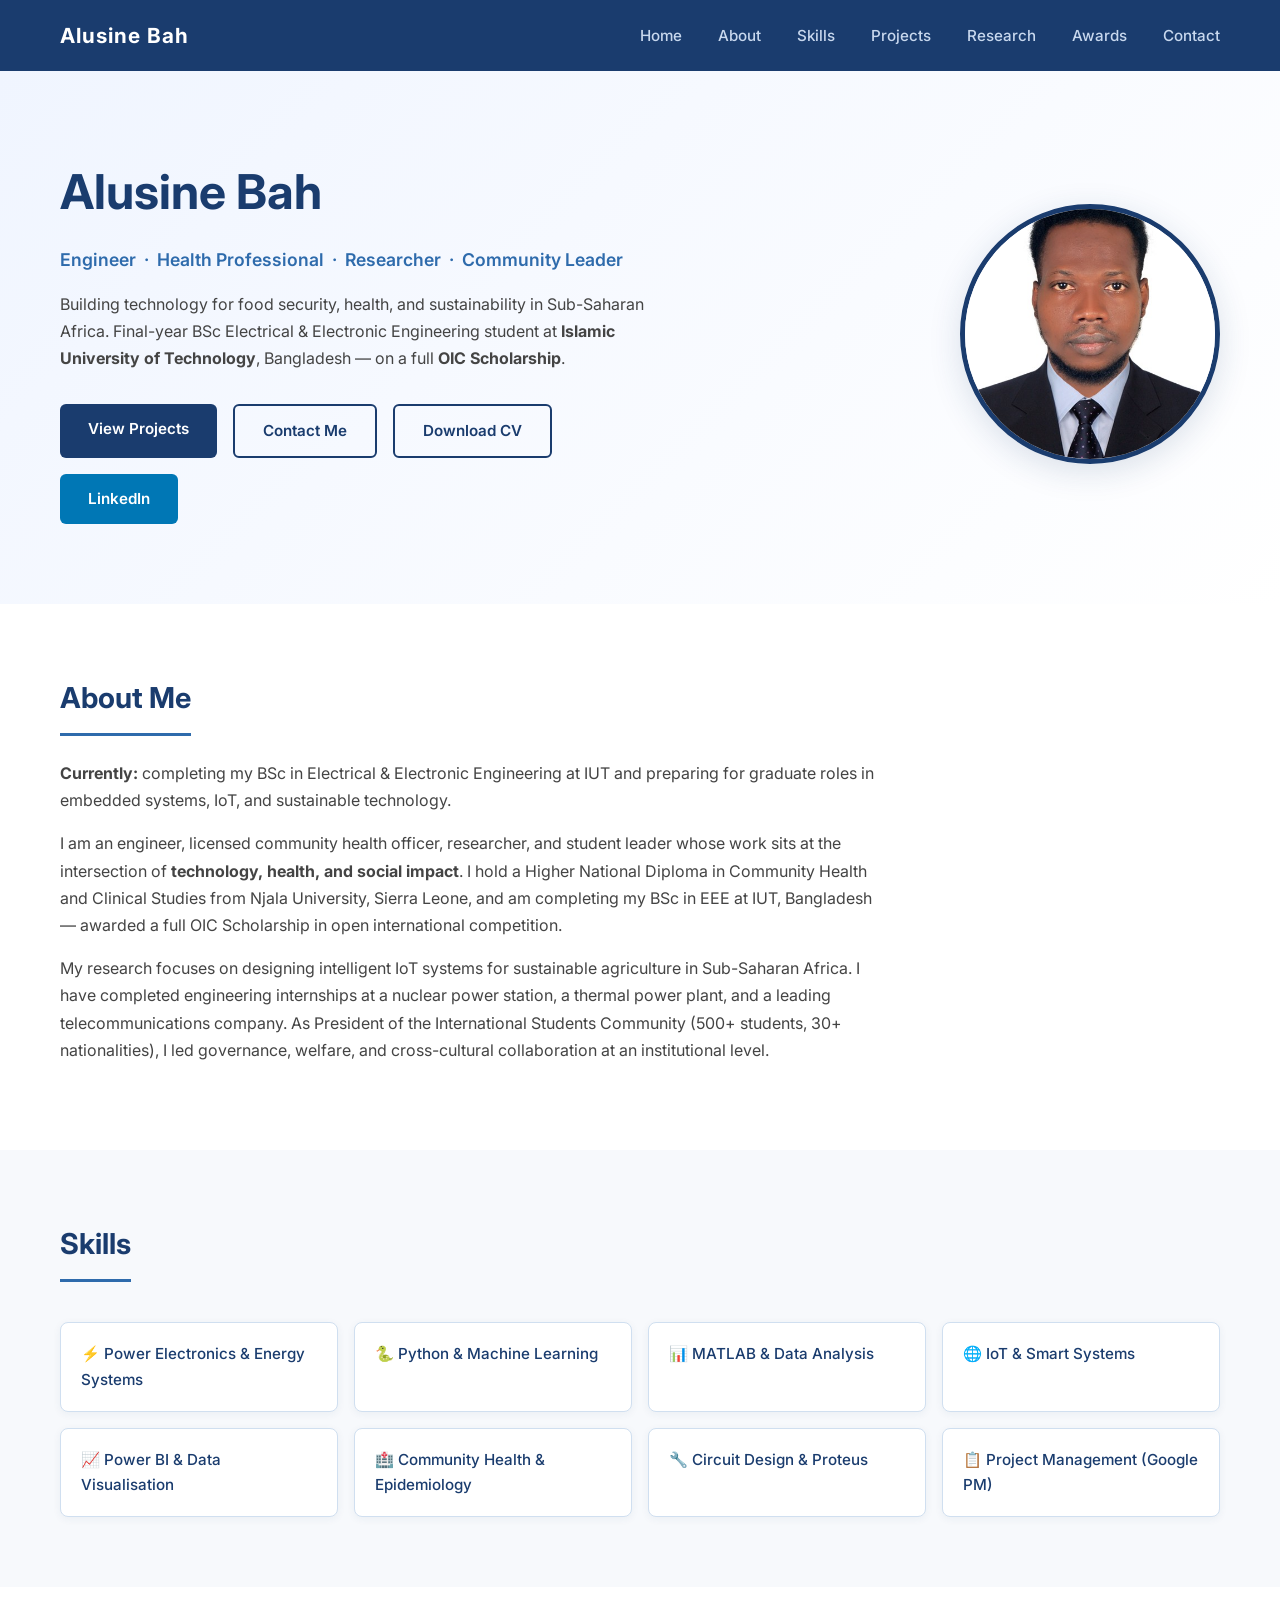
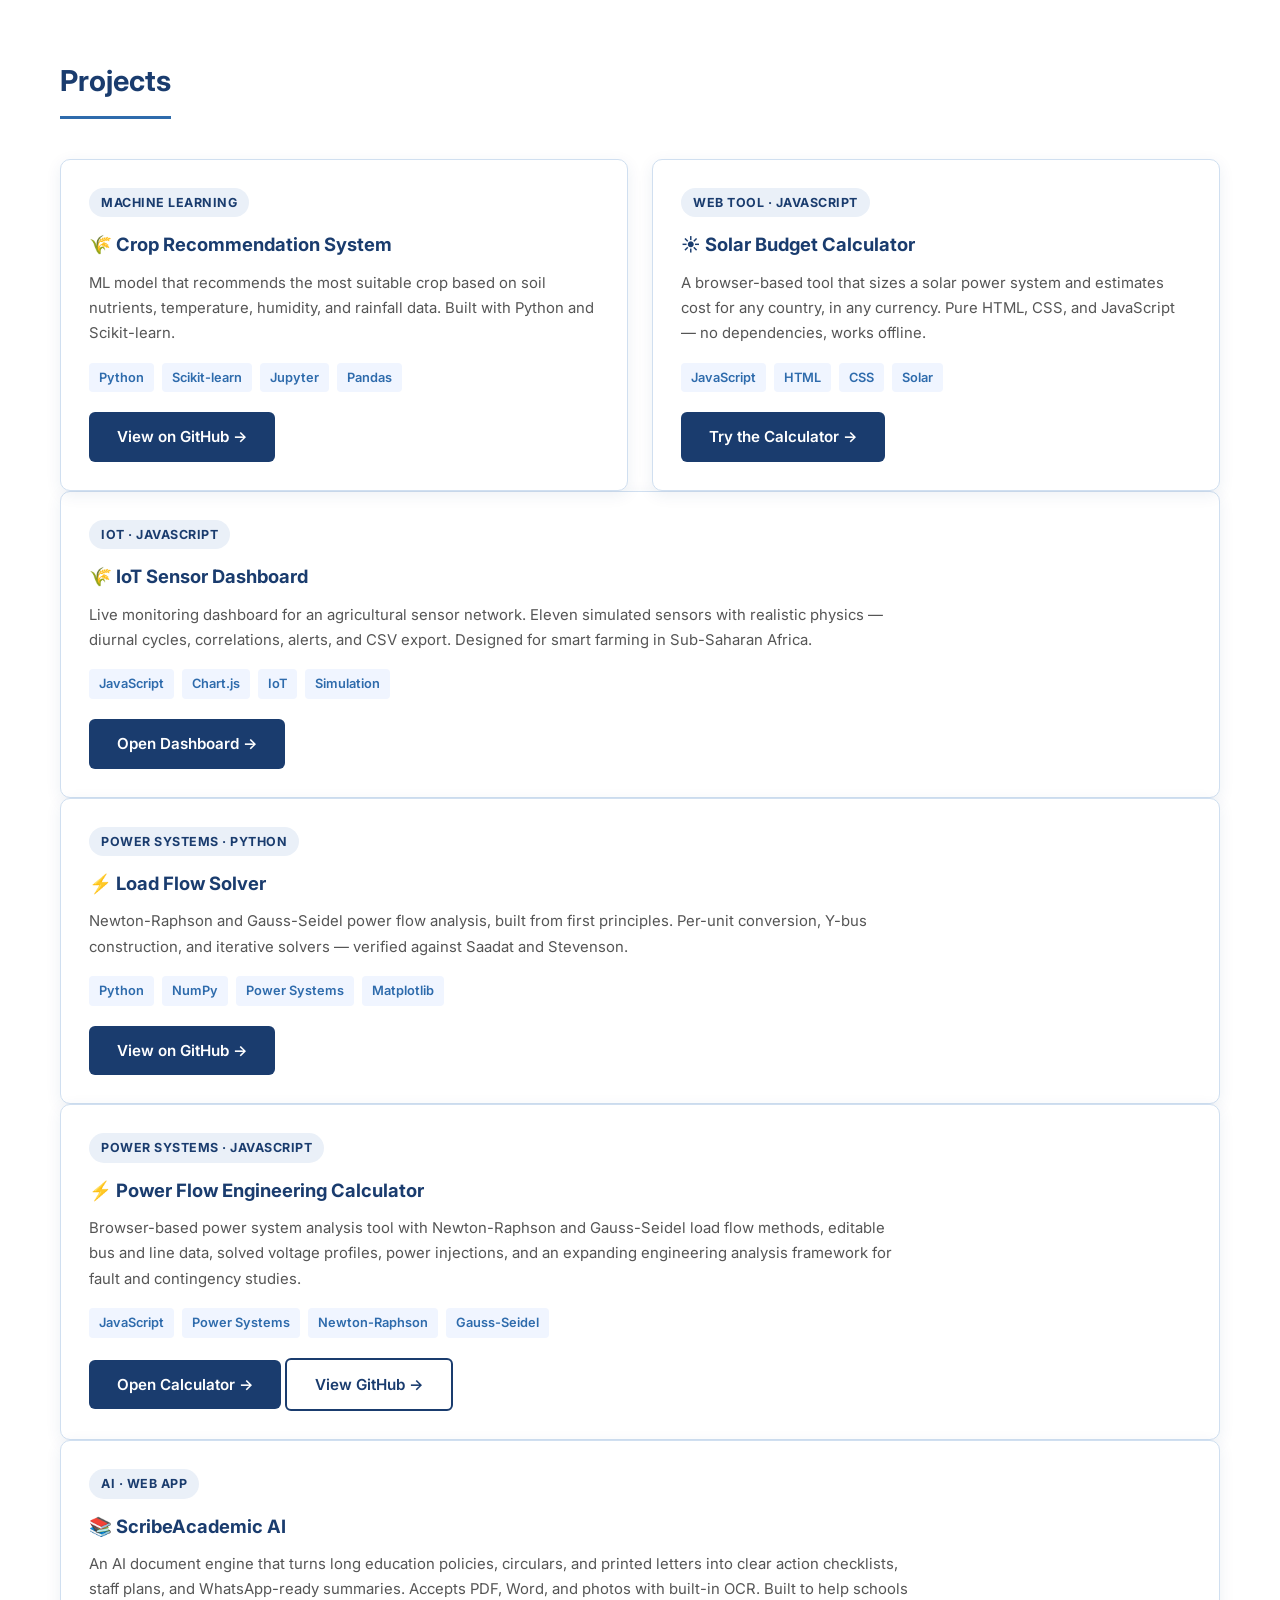
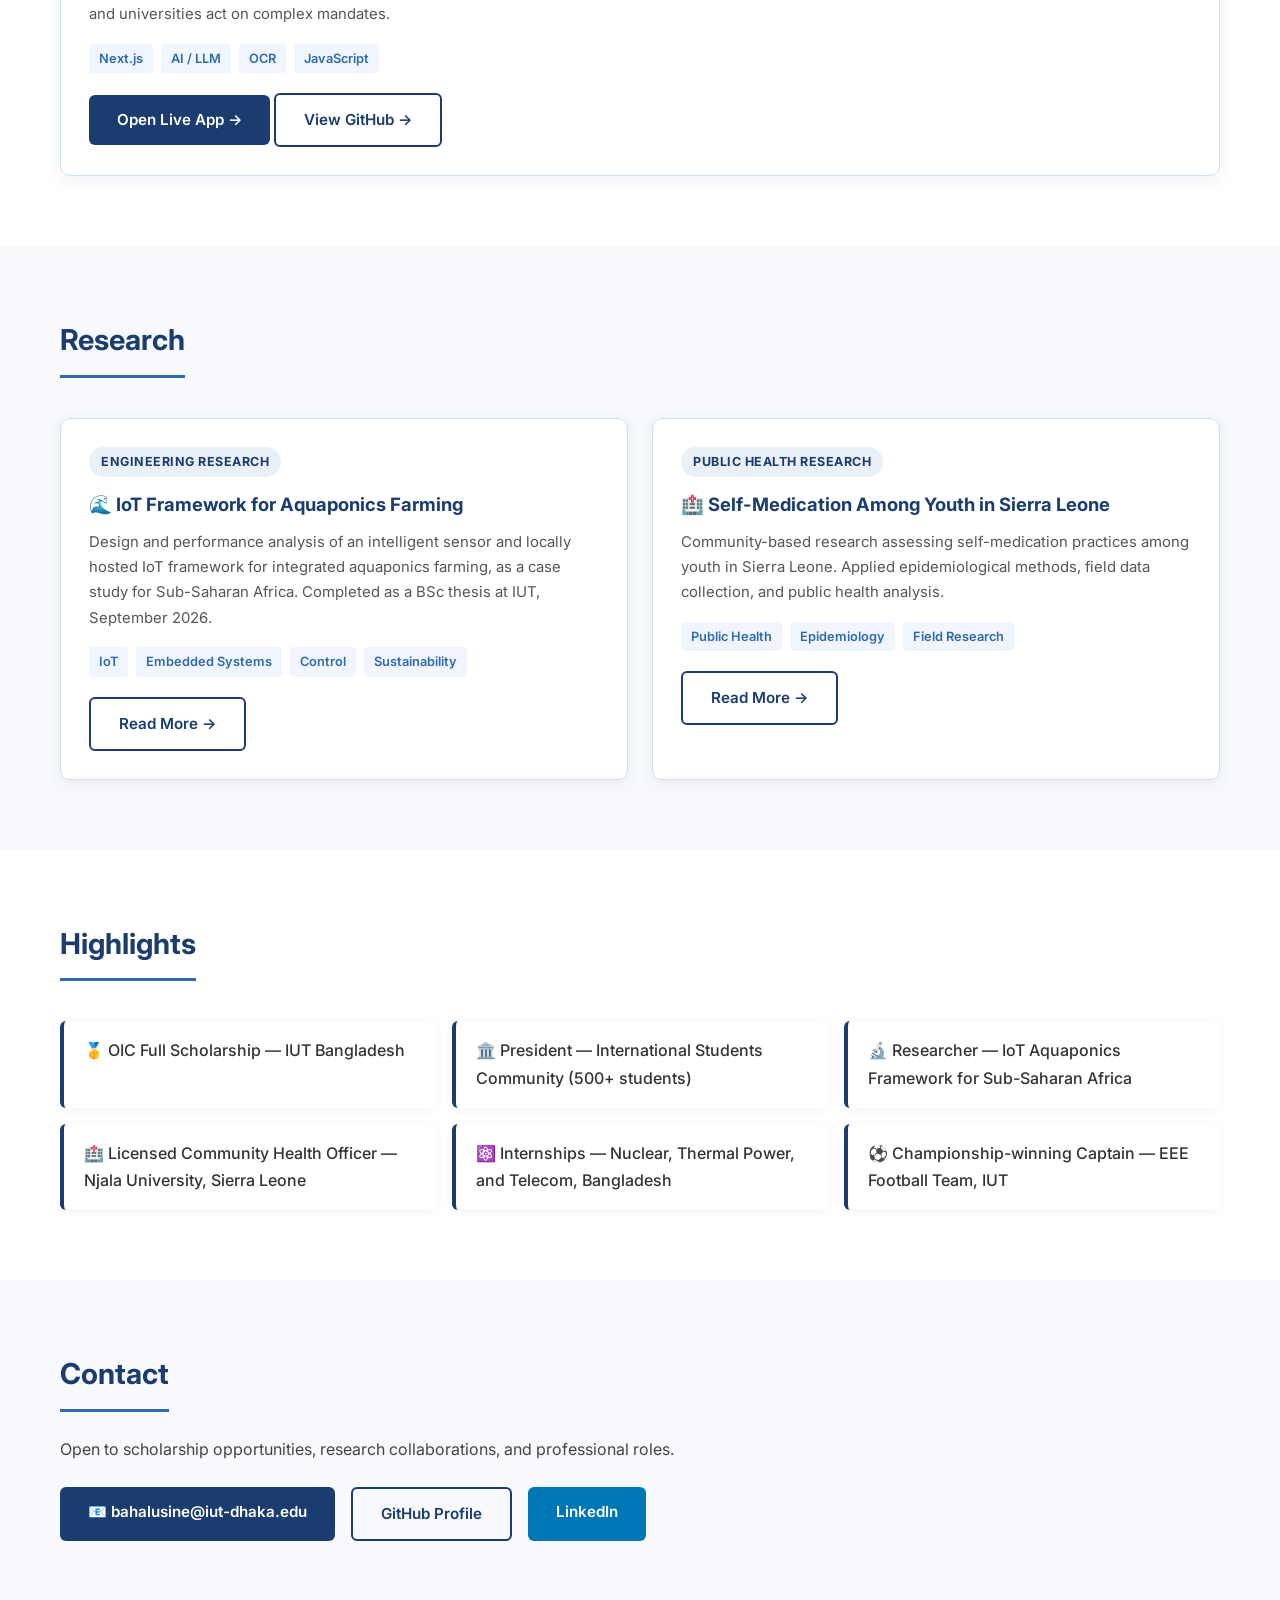
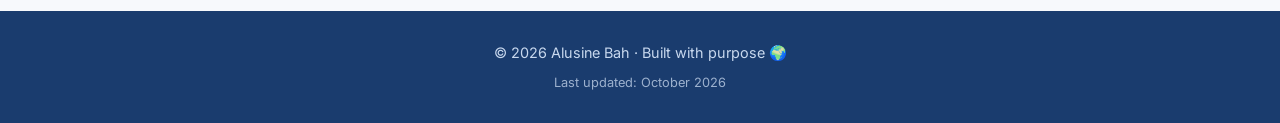
==== commit 2141461f: "Add ScribeAcademic AI project card" ====
--- a/index.html
+++ b/index.html
@@ -189,6 +189,23 @@
     View GitHub →
   </a>
 </div>
+<div class="project-card">
+  <div class="project-tag">AI · Web App</div>
+  <h3>📚 ScribeAcademic AI</h3>
+  <p>
+    An AI document engine that turns long education policies, circulars,
+    and printed letters into clear action checklists, staff plans, and
+    WhatsApp-ready summaries. Accepts PDF, Word, and photos with built-in OCR.
+    Built to help schools and universities act on complex mandates.
+  </p>
+  <div class="project-tech">
+    <span>Next.js</span><span>AI / LLM</span><span>OCR</span><span>JavaScript</span>
+  </div>
+  <a href="https://scribe-academic-ai.vercel.app"
+     target="_blank" class="btn btn-primary">Open Live App →</a>
+  <a href="https://github.com/Alusine-bah/scribe-academic-ai"
+     target="_blank" class="btn btn-secondary">View GitHub →</a>
+</div>
   </section>
 
   <!-- RESEARCH -->
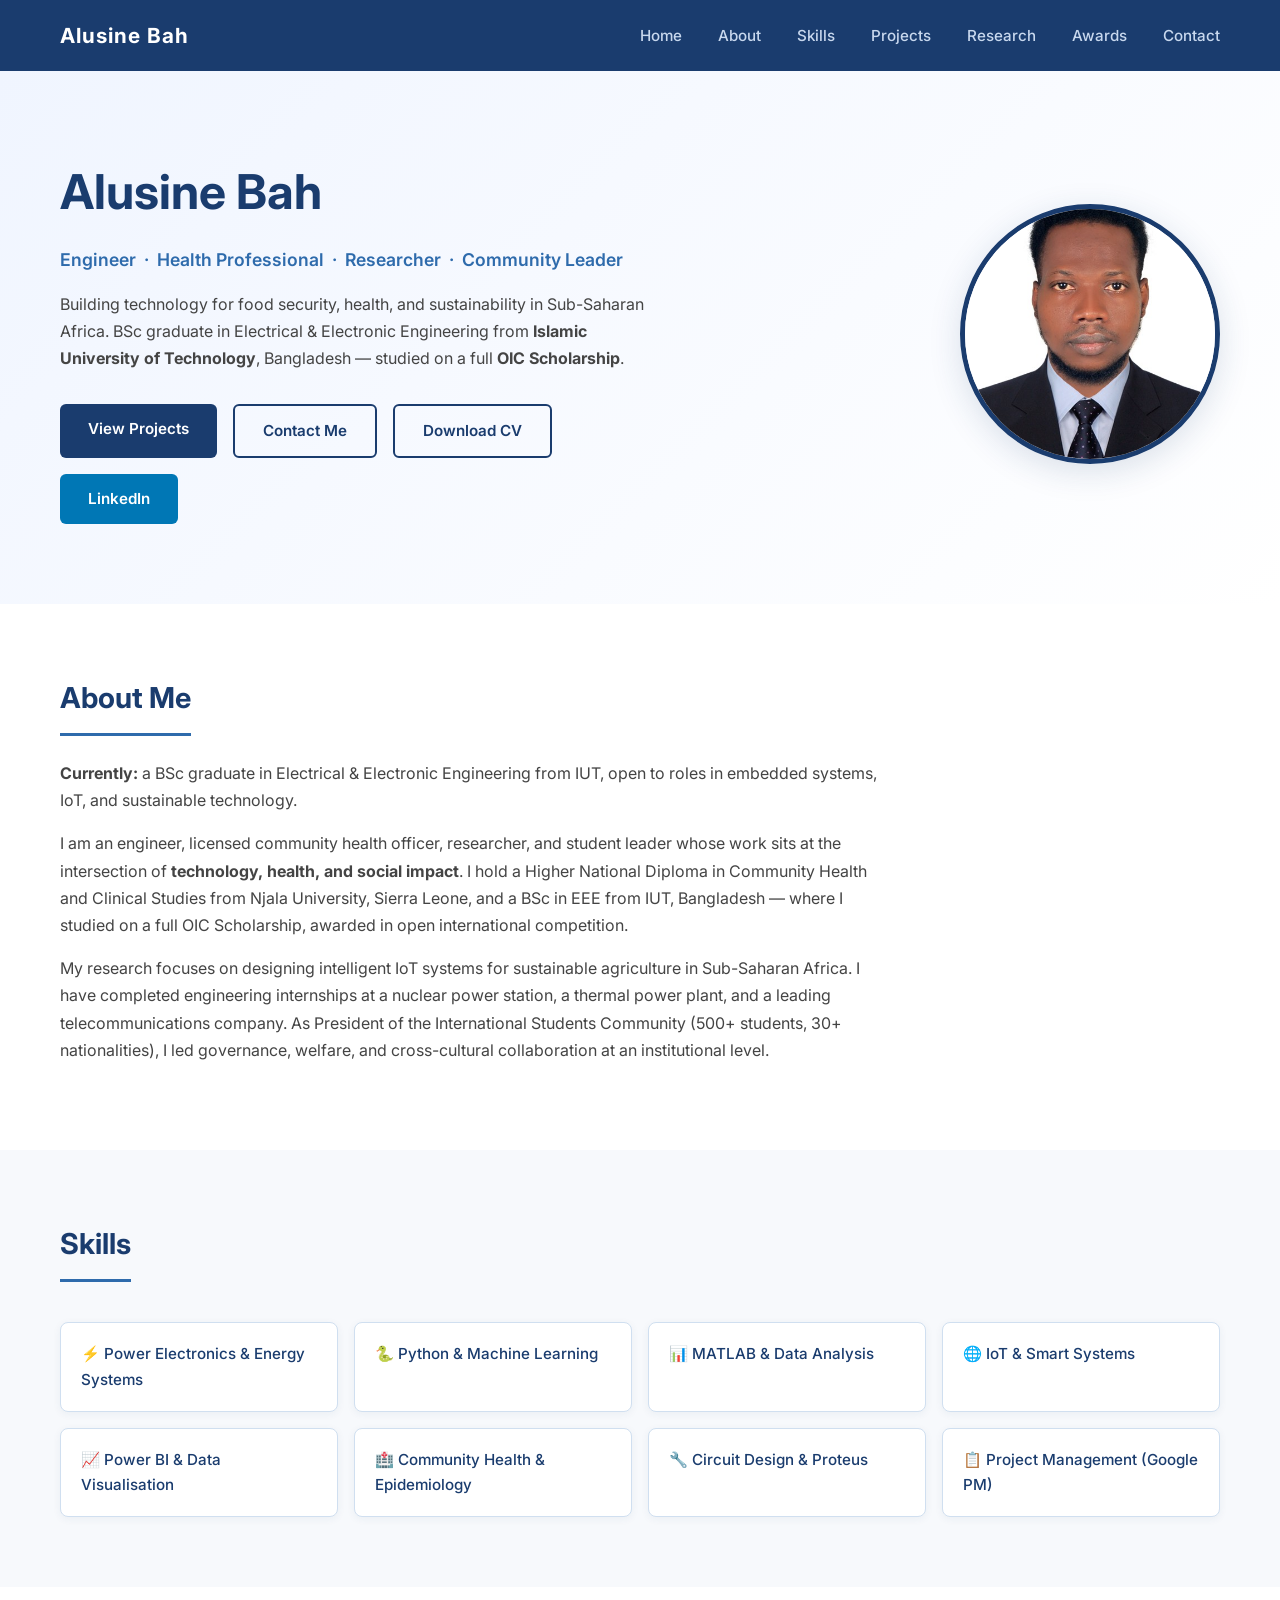
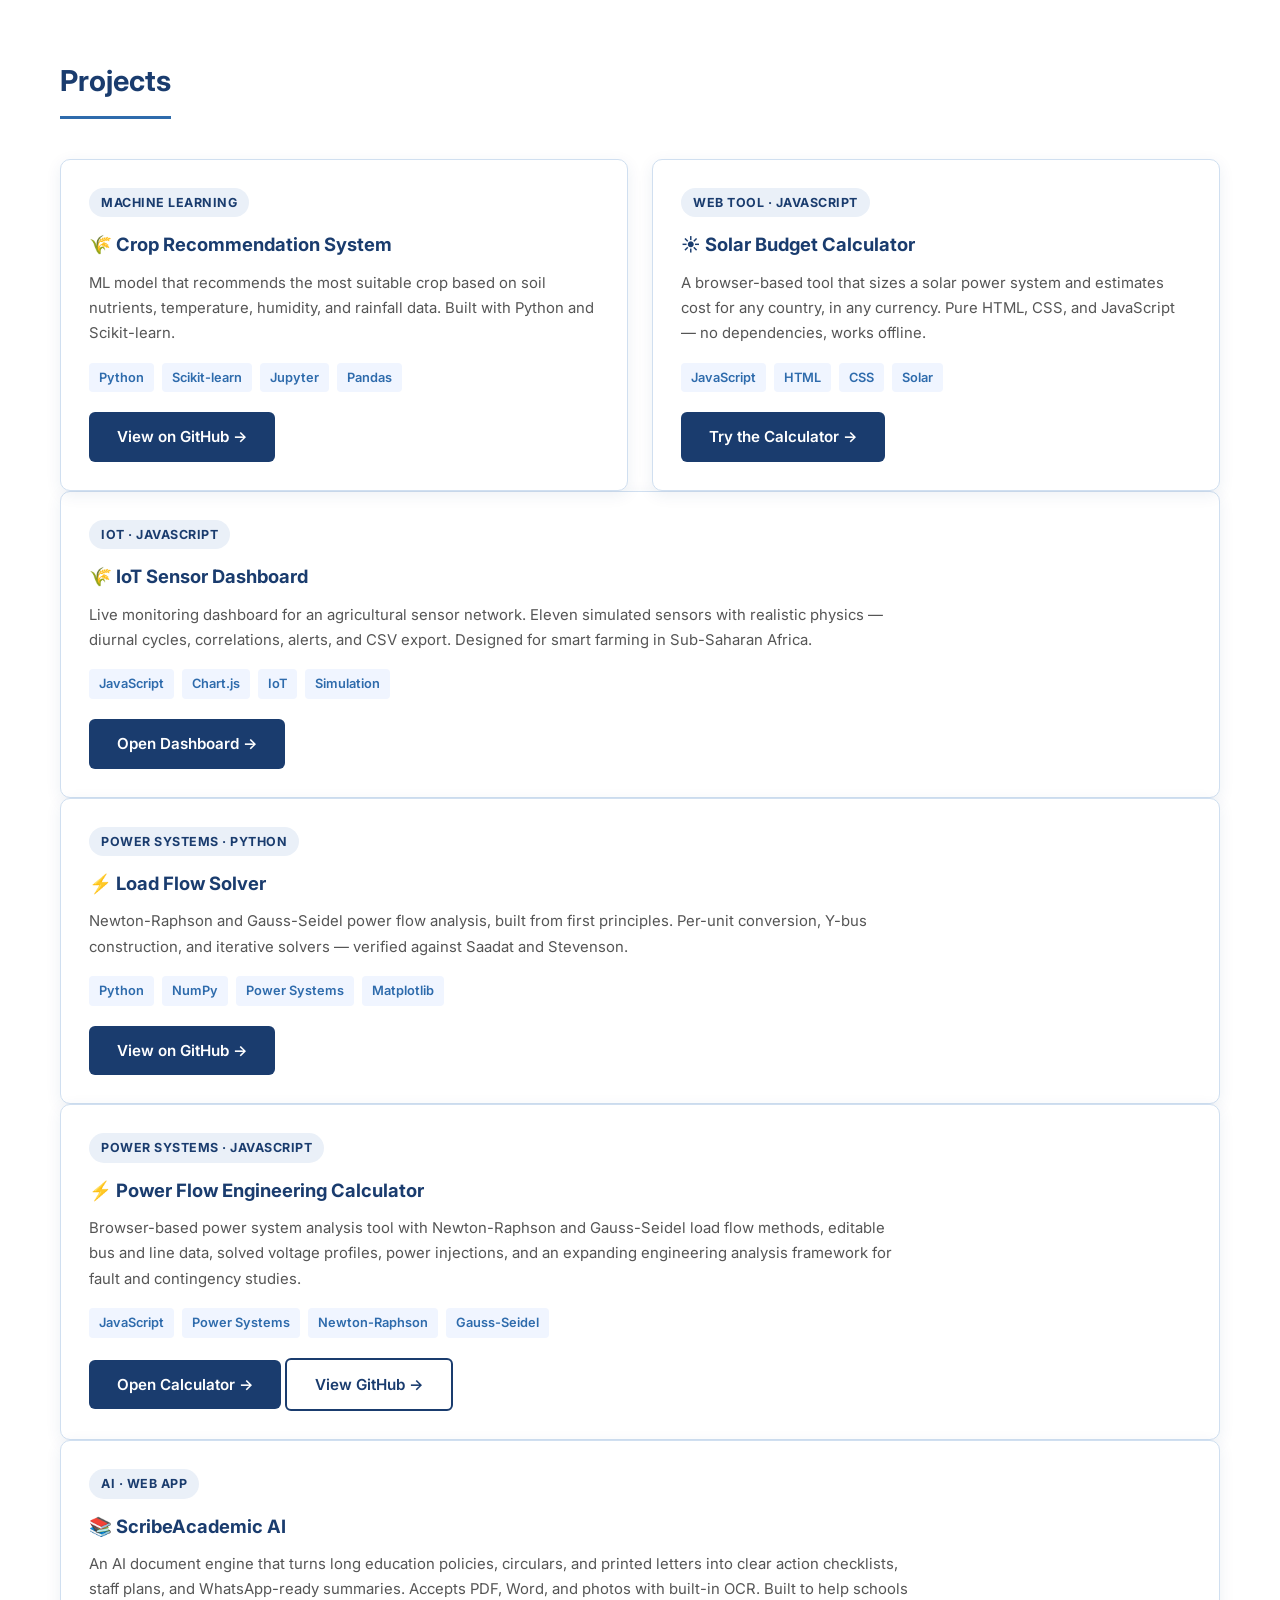
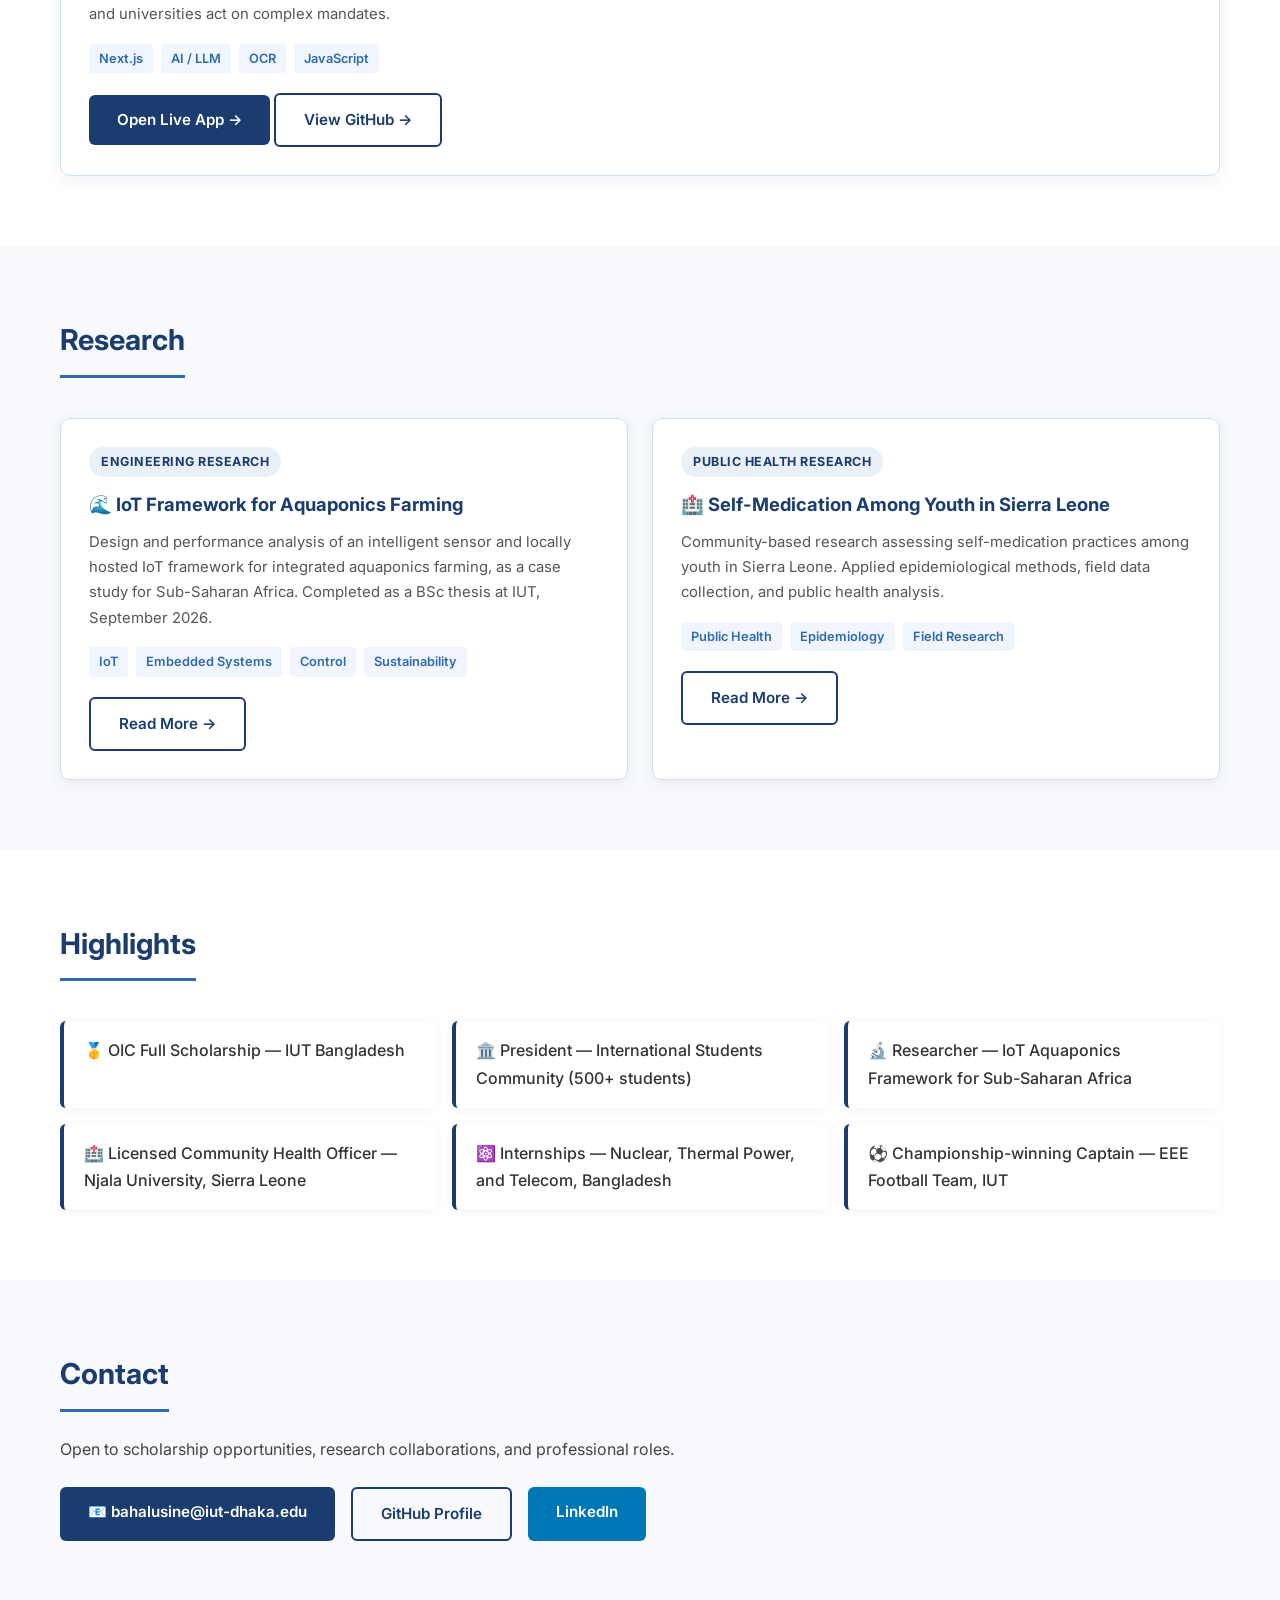
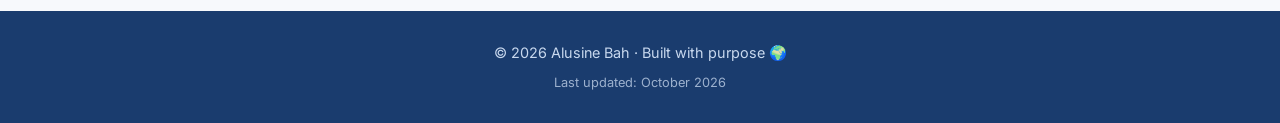
==== commit 2ccc4eb0: "Update status: now a BSc graduate" ====
--- a/index.html
+++ b/index.html
@@ -33,9 +33,9 @@
       </p>
       <p class="hero-desc">
         Building technology for food security, health, and sustainability
-        in Sub-Saharan Africa. Final-year BSc Electrical &amp; Electronic
-        Engineering student at <strong>Islamic University of Technology</strong>,
-        Bangladesh — on a full <strong>OIC Scholarship</strong>.
+        in Sub-Saharan Africa. BSc graduate in Electrical &amp; Electronic
+        Engineering from <strong>Islamic University of Technology</strong>,
+        Bangladesh — studied on a full <strong>OIC Scholarship</strong>.
       </p>
       <div class="hero-btns">
         <a href="#projects" class="btn btn-primary">View Projects</a>
@@ -53,18 +53,18 @@
   <section class="section" id="about">
     <h2>About Me</h2>
     <p>
-      <strong>Currently:</strong> completing my BSc in Electrical &amp;
-      Electronic Engineering at IUT and preparing for graduate roles in
-      embedded systems, IoT, and sustainable technology.
+      <strong>Currently:</strong> a BSc graduate in Electrical &amp;
+      Electronic Engineering from IUT, open to roles in embedded systems,
+      IoT, and sustainable technology.
     </p>
     <p>
       I am an engineer, licensed community health officer, researcher, and
       student leader whose work sits at the intersection of
       <strong>technology, health, and social impact</strong>. I hold a Higher
       National Diploma in Community Health and Clinical Studies from Njala
-      University, Sierra Leone, and am completing my BSc in EEE at IUT,
-      Bangladesh — awarded a full OIC Scholarship in open international
-      competition.
+      University, Sierra Leone, and a BSc in EEE from IUT,
+      Bangladesh — where I studied on a full OIC Scholarship, awarded in open
+      international competition.
     </p>
     <p>
       My research focuses on designing intelligent IoT systems for
@@ -282,4 +282,4 @@
   </footer>
 
 </body>
-</html>+</html>
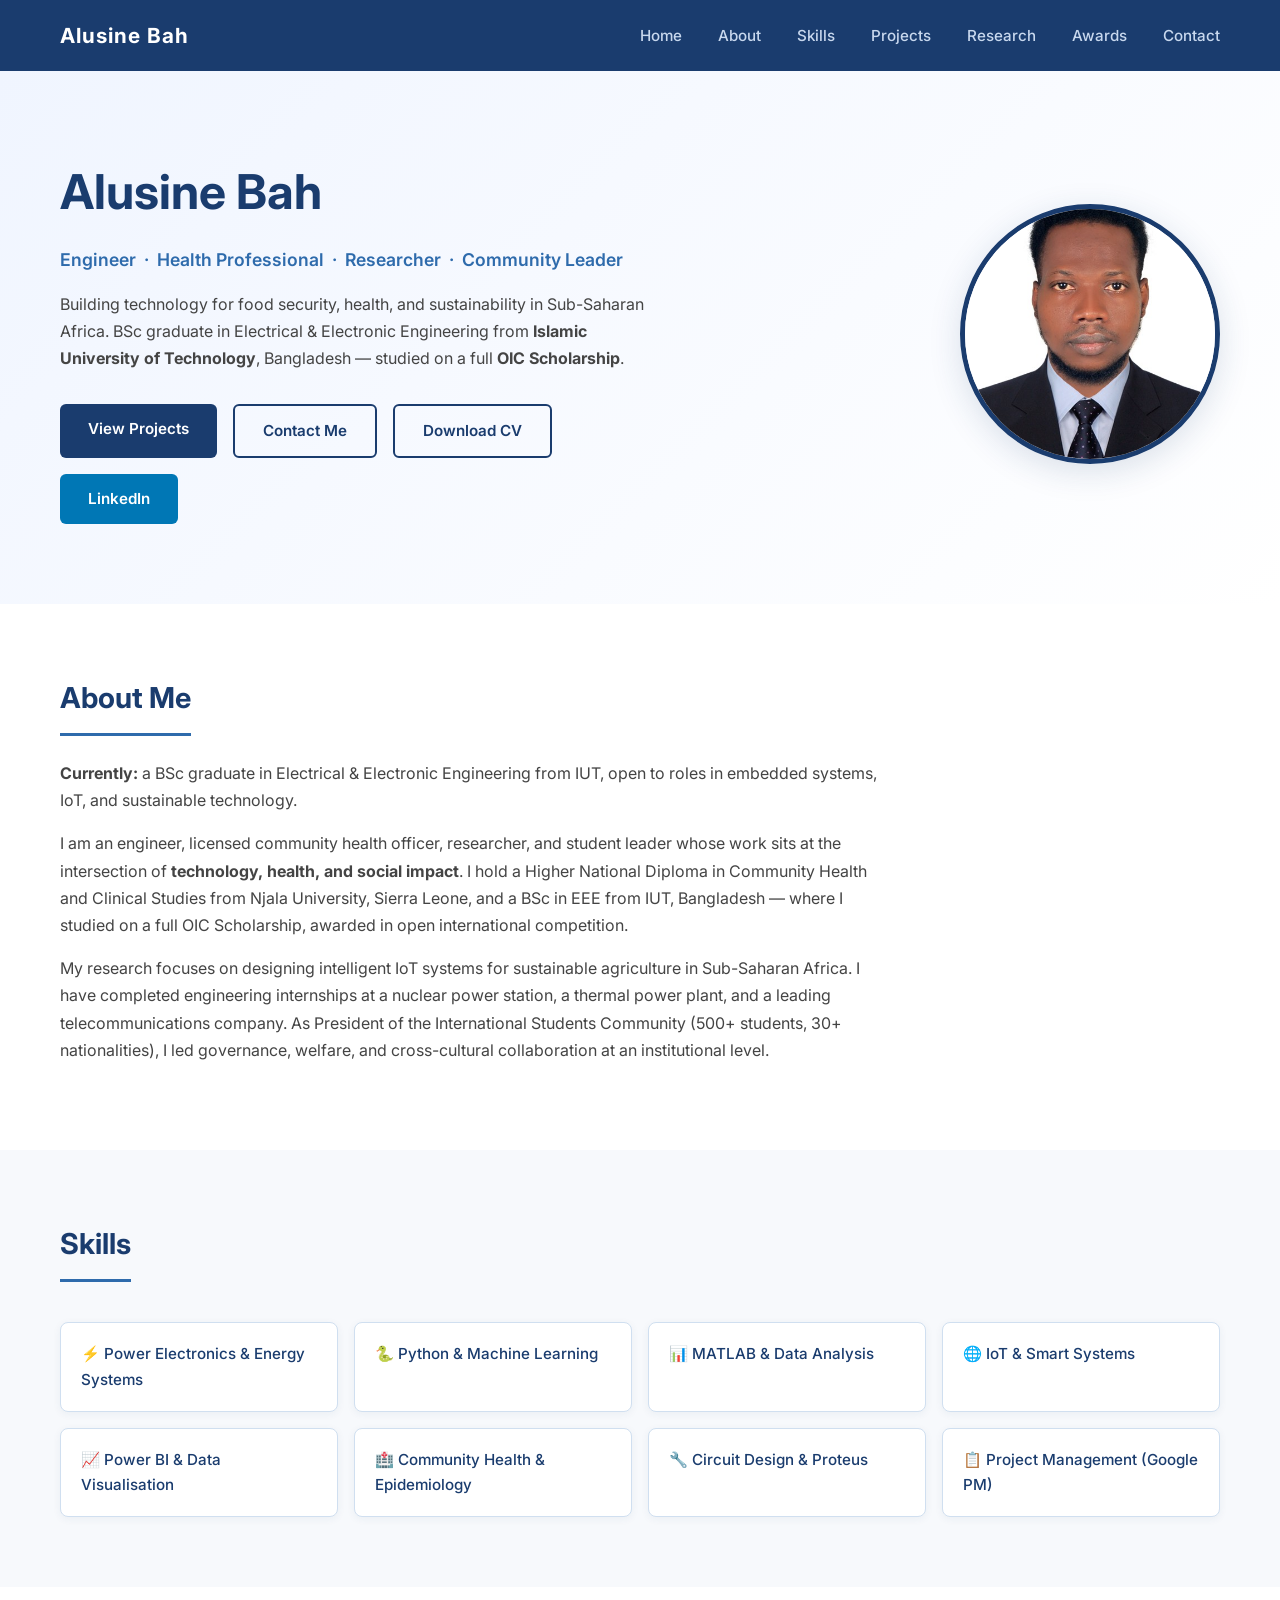
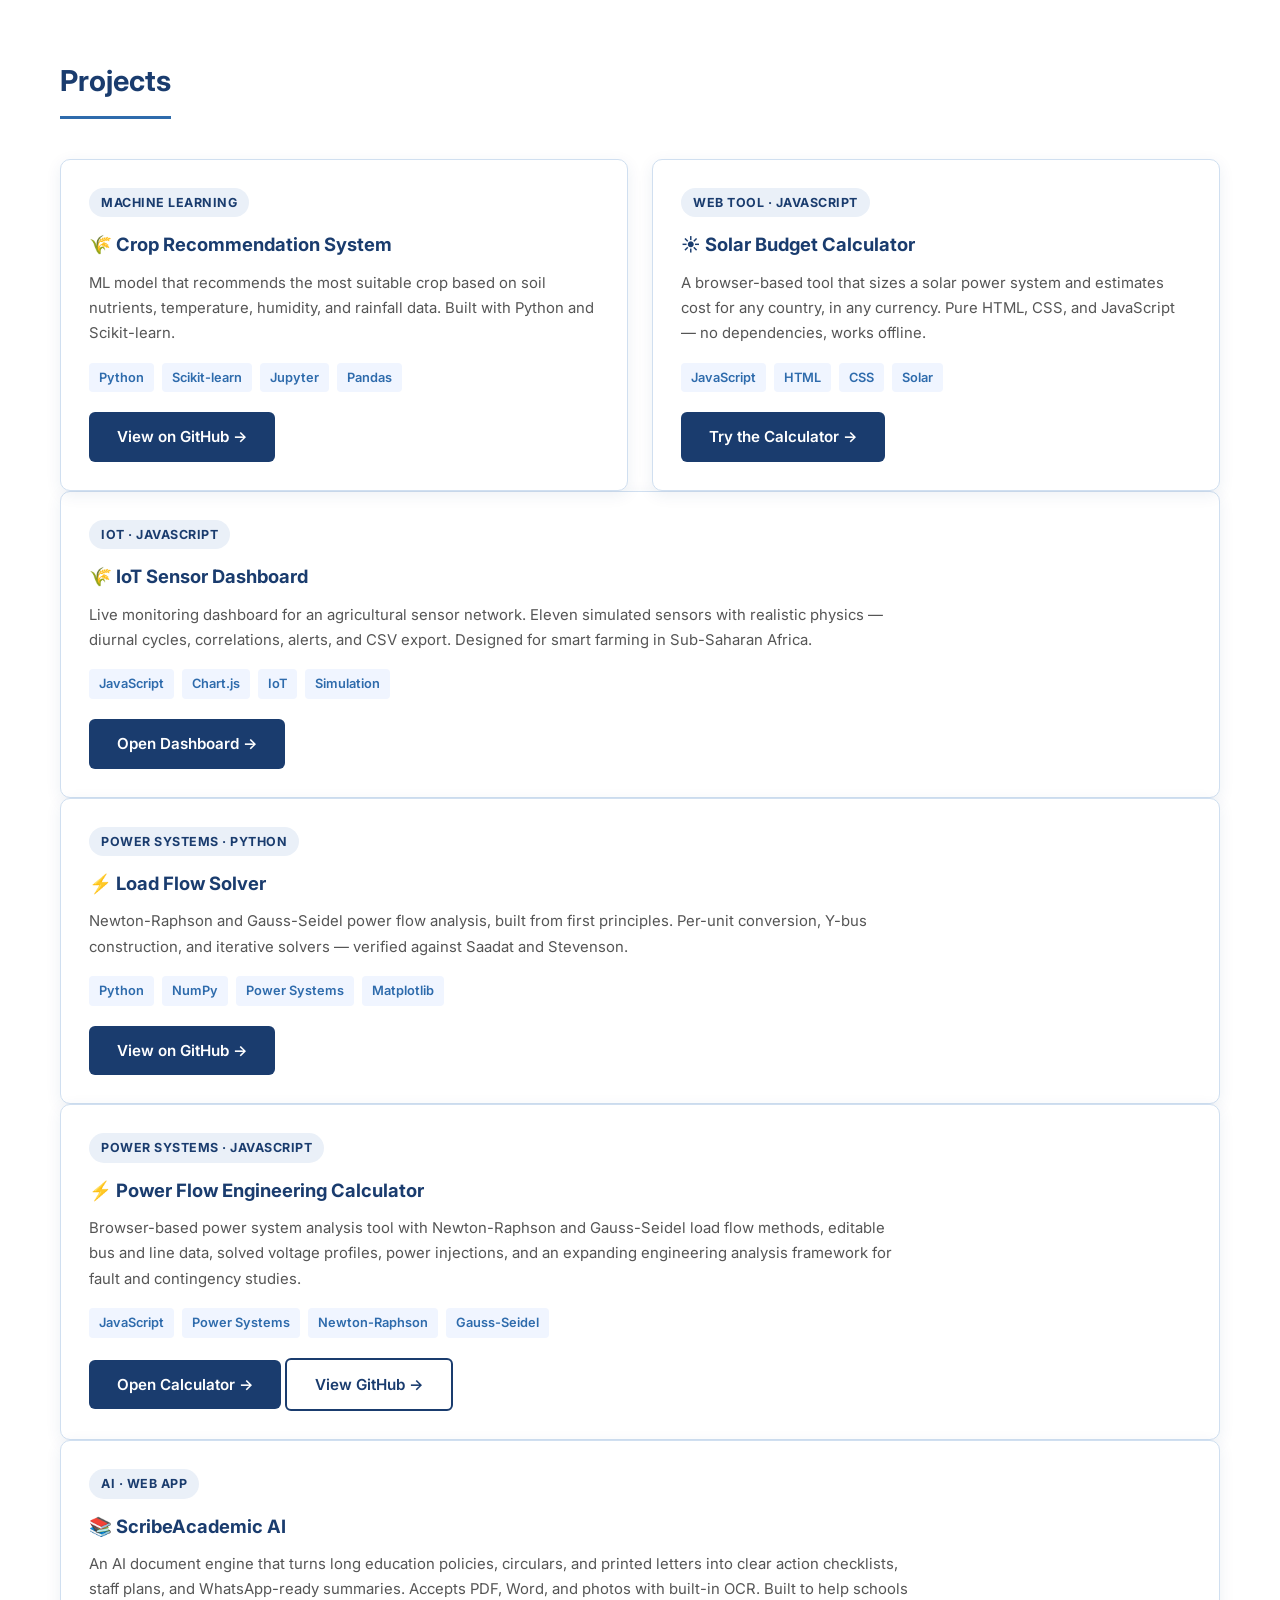
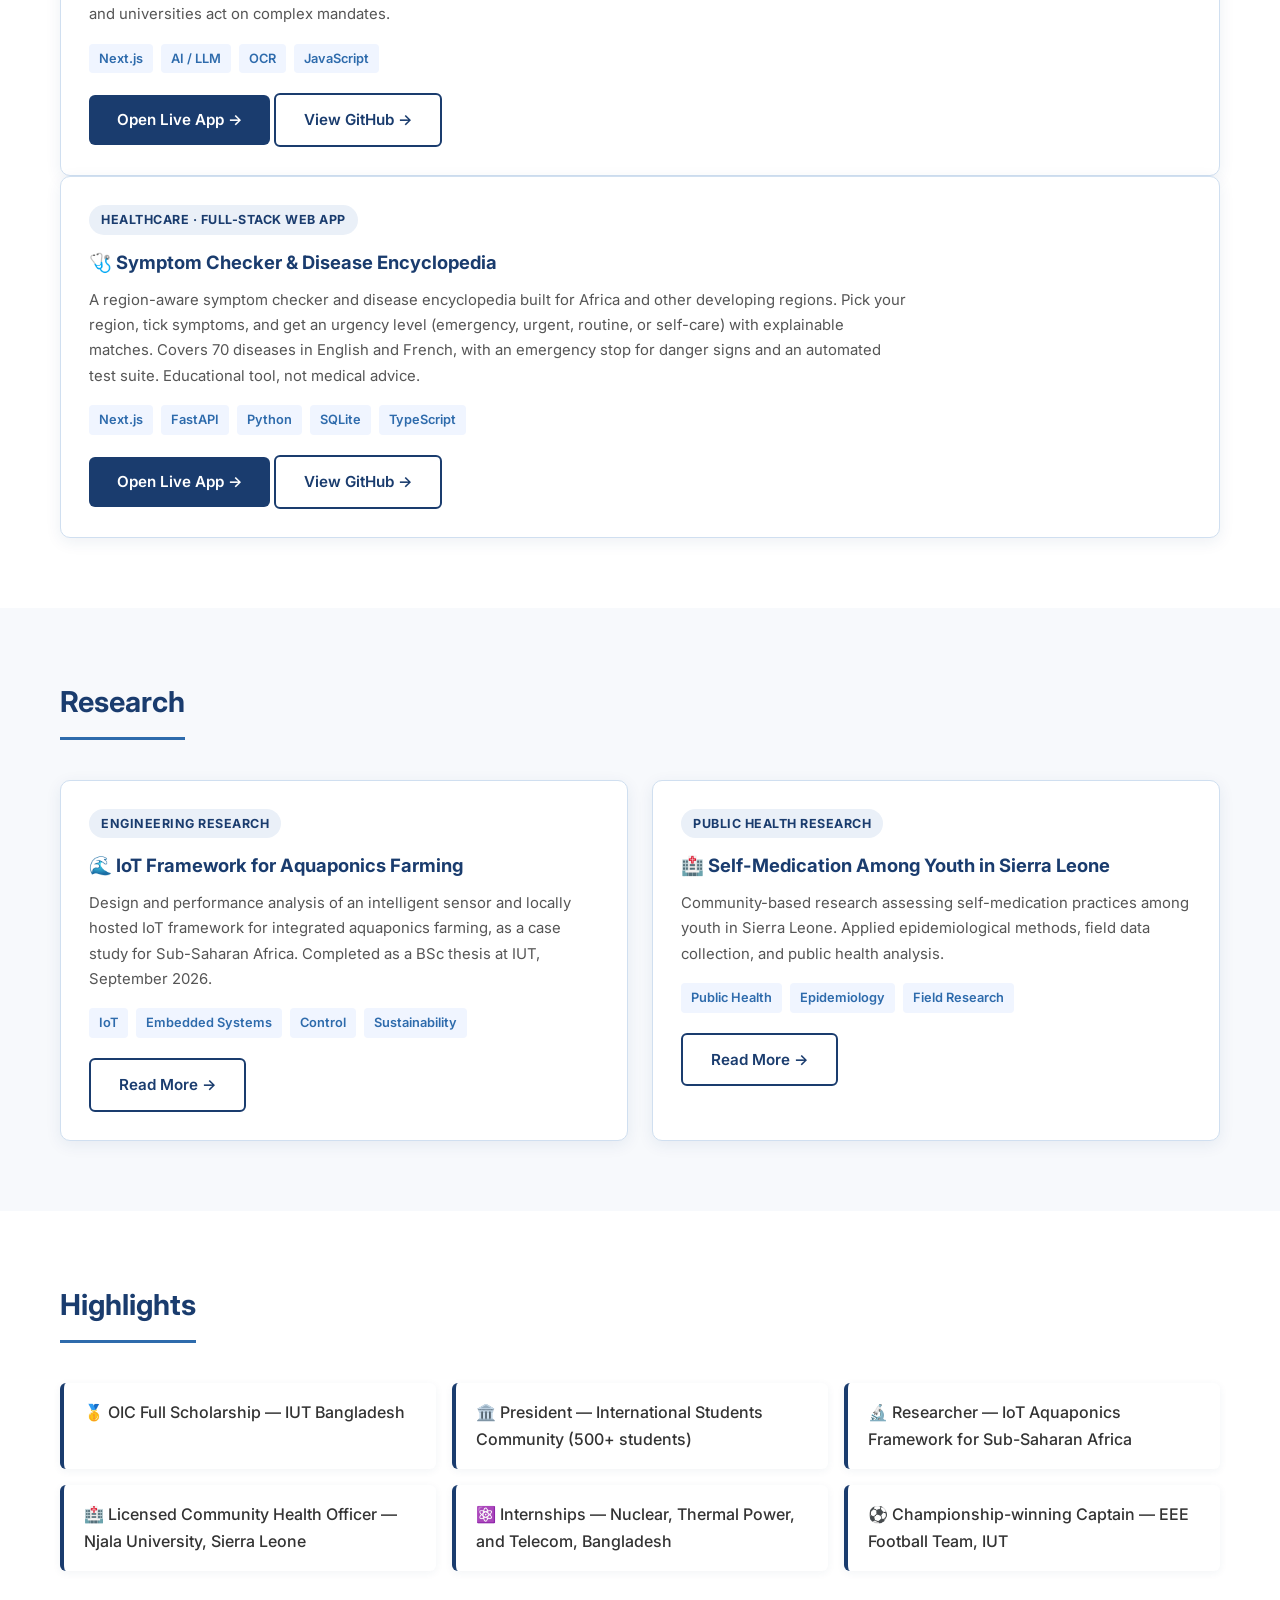
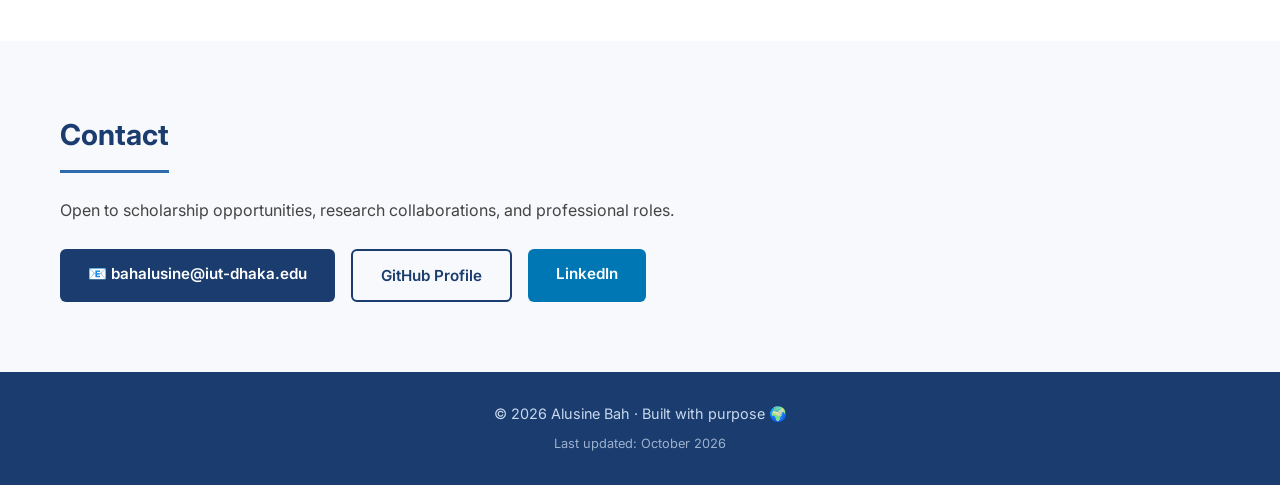
==== commit f3c86a6b: "Add Symptom Checker project card" ====
--- a/index.html
+++ b/index.html
@@ -206,6 +206,25 @@
   <a href="https://github.com/Alusine-bah/scribe-academic-ai"
      target="_blank" class="btn btn-secondary">View GitHub →</a>
 </div>
+<div class="project-card">
+  <div class="project-tag">Healthcare · Full-Stack Web App</div>
+  <h3>🩺 Symptom Checker &amp; Disease Encyclopedia</h3>
+  <p>
+    A region-aware symptom checker and disease encyclopedia built for
+    Africa and other developing regions. Pick your region, tick symptoms,
+    and get an urgency level (emergency, urgent, routine, or self-care)
+    with explainable matches. Covers 70 diseases in English and French,
+    with an emergency stop for danger signs and an automated test suite.
+    Educational tool, not medical advice.
+  </p>
+  <div class="project-tech">
+    <span>Next.js</span><span>FastAPI</span><span>Python</span><span>SQLite</span><span>TypeScript</span>
+  </div>
+  <a href="https://symptom-checker-livid.vercel.app"
+     target="_blank" class="btn btn-primary">Open Live App →</a>
+  <a href="https://github.com/Alusine-bah/symptom-checker"
+     target="_blank" class="btn btn-secondary">View GitHub →</a>
+</div>
   </section>
 
   <!-- RESEARCH -->
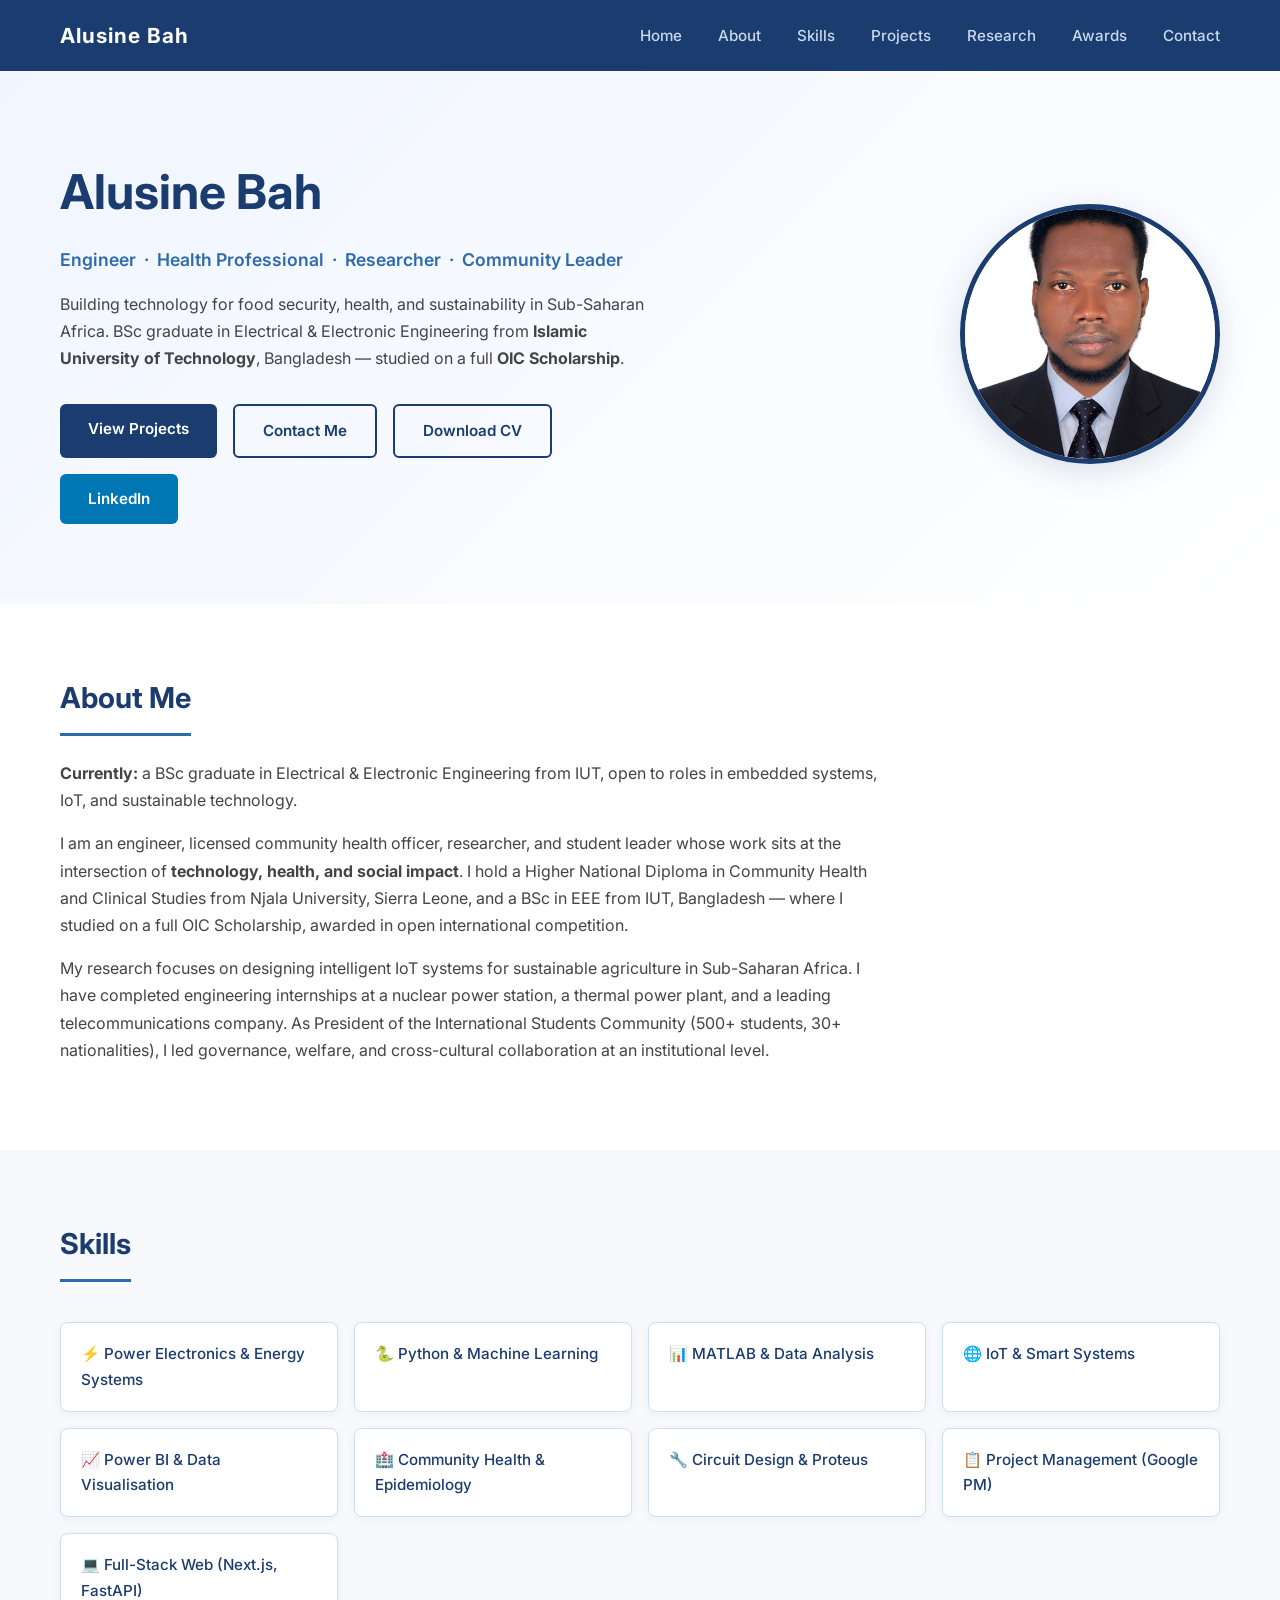
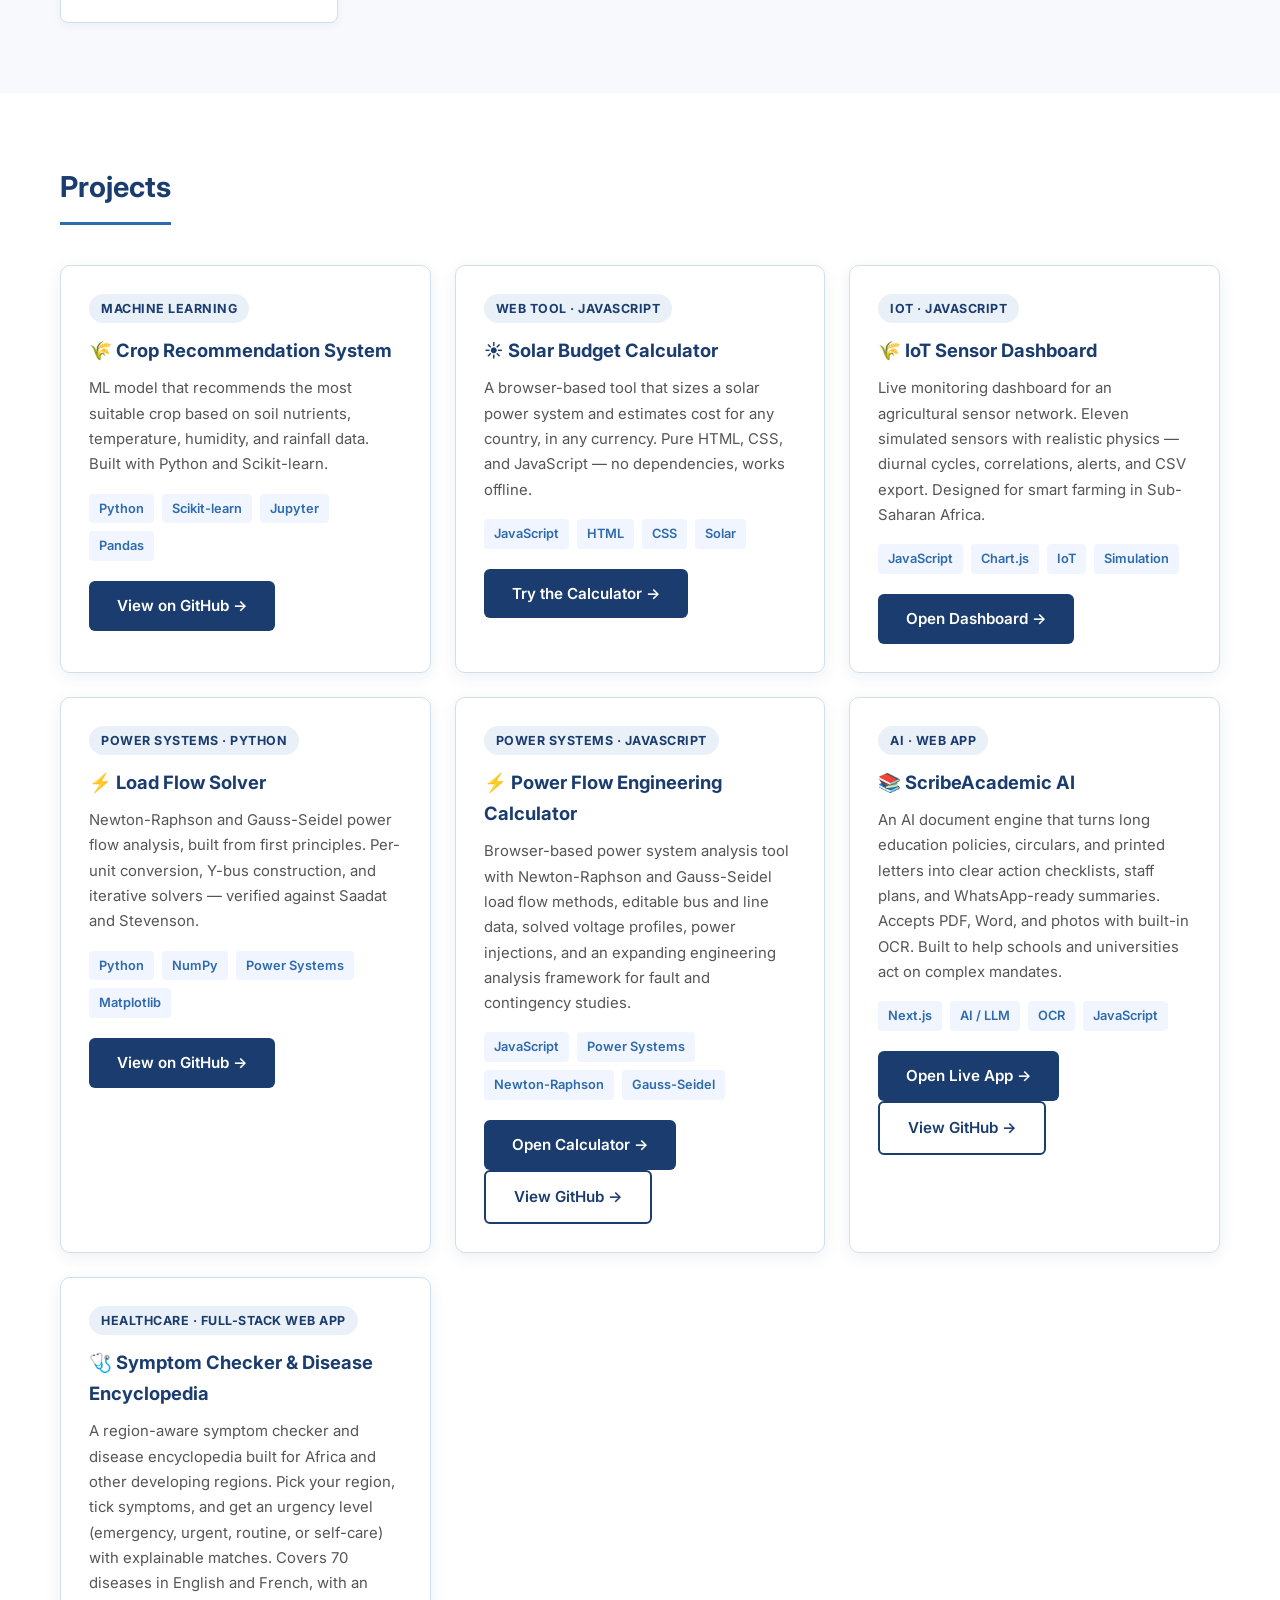
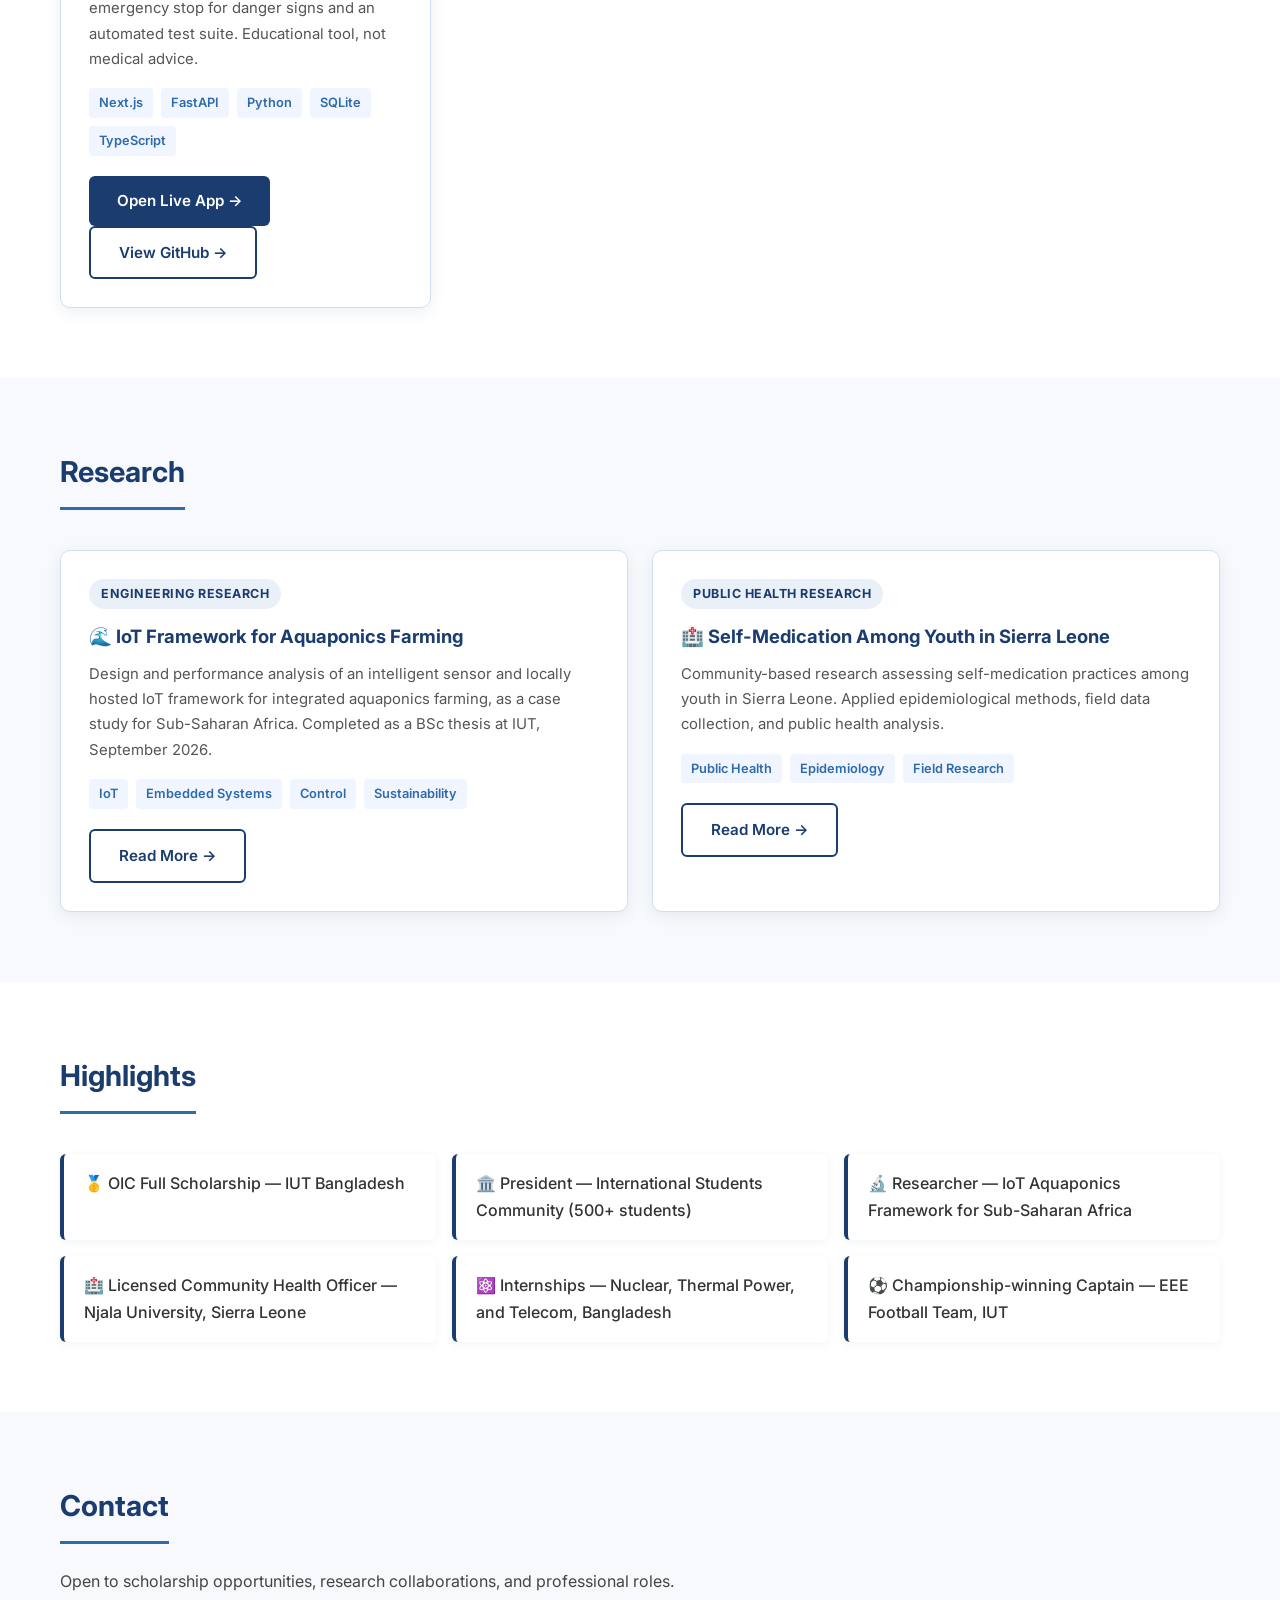
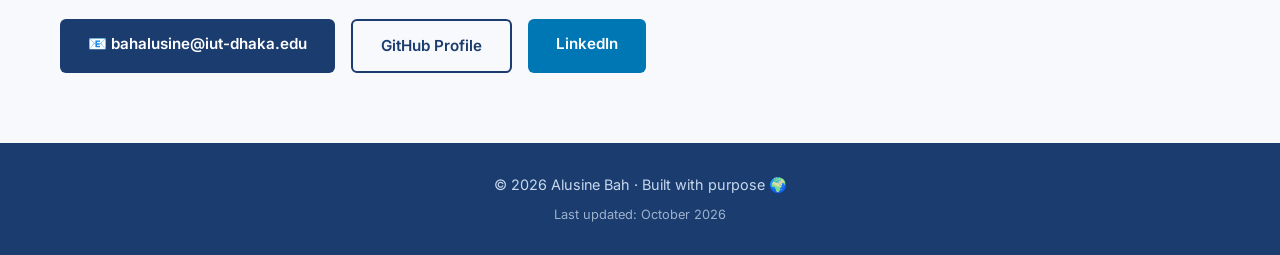
==== commit 09681947: "Fix projects grid, add full-stack skill and symptom checker" ====
--- a/index.html
+++ b/index.html
@@ -3,7 +3,7 @@
 <head>
   <meta charset="UTF-8" />
   <meta name="viewport" content="width=device-width, initial-scale=1.0"/>
-  <title>Alusine Bah | Engineer & Researcher</title>
+  <title>Alusine Bah | Engineer &amp; Researcher</title>
   <link rel="stylesheet" href="style.css"/>
   <link href="https://fonts.googleapis.com/css2?family=Inter:wght@300;400;600;700&display=swap" rel="stylesheet"/>
 </head>
@@ -89,6 +89,7 @@
       <div class="skill-card">🏥 Community Health &amp; Epidemiology</div>
       <div class="skill-card">🔧 Circuit Design &amp; Proteus</div>
       <div class="skill-card">📋 Project Management (Google PM)</div>
+      <div class="skill-card">💻 Full-Stack Web (Next.js, FastAPI)</div>
     </div>
   </section>
 
@@ -127,7 +128,6 @@
            target="_blank" class="btn btn-primary">Try the Calculator →</a>
       </div>
 
-    </div>
       <div class="project-card">
         <div class="project-tag">IoT · JavaScript</div>
         <h3>🌾 IoT Sensor Dashboard</h3>
@@ -158,73 +158,64 @@
         <a href="https://github.com/Alusine-bah/load-flow-solver"
            target="_blank" class="btn btn-primary">View on GitHub →</a>
       </div>
-<div class="project-card">
-  <div class="project-tag">Power Systems · JavaScript</div>
-
-  <h3>⚡ Power Flow Engineering Calculator</h3>
-
-  <p>
-    Browser-based power system analysis tool with Newton-Raphson and
-    Gauss-Seidel load flow methods, editable bus and line data, solved
-    voltage profiles, power injections, and an expanding engineering
-    analysis framework for fault and contingency studies.
-  </p>
-
-  <div class="project-tech">
-    <span>JavaScript</span>
-    <span>Power Systems</span>
-    <span>Newton-Raphson</span>
-    <span>Gauss-Seidel</span>
-  </div>
-
-  <a href="https://alusine-bah.github.io/load-flow-calculator/"
-     target="_blank"
-     class="btn btn-primary">
-    Open Calculator →
-  </a>
-
-  <a href="https://github.com/Alusine-bah/load-flow-calculator"
-     target="_blank"
-     class="btn btn-secondary">
-    View GitHub →
-  </a>
-</div>
-<div class="project-card">
-  <div class="project-tag">AI · Web App</div>
-  <h3>📚 ScribeAcademic AI</h3>
-  <p>
-    An AI document engine that turns long education policies, circulars,
-    and printed letters into clear action checklists, staff plans, and
-    WhatsApp-ready summaries. Accepts PDF, Word, and photos with built-in OCR.
-    Built to help schools and universities act on complex mandates.
-  </p>
-  <div class="project-tech">
-    <span>Next.js</span><span>AI / LLM</span><span>OCR</span><span>JavaScript</span>
-  </div>
-  <a href="https://scribe-academic-ai.vercel.app"
-     target="_blank" class="btn btn-primary">Open Live App →</a>
-  <a href="https://github.com/Alusine-bah/scribe-academic-ai"
-     target="_blank" class="btn btn-secondary">View GitHub →</a>
-</div>
-<div class="project-card">
-  <div class="project-tag">Healthcare · Full-Stack Web App</div>
-  <h3>🩺 Symptom Checker &amp; Disease Encyclopedia</h3>
-  <p>
-    A region-aware symptom checker and disease encyclopedia built for
-    Africa and other developing regions. Pick your region, tick symptoms,
-    and get an urgency level (emergency, urgent, routine, or self-care)
-    with explainable matches. Covers 70 diseases in English and French,
-    with an emergency stop for danger signs and an automated test suite.
-    Educational tool, not medical advice.
-  </p>
-  <div class="project-tech">
-    <span>Next.js</span><span>FastAPI</span><span>Python</span><span>SQLite</span><span>TypeScript</span>
-  </div>
-  <a href="https://symptom-checker-livid.vercel.app"
-     target="_blank" class="btn btn-primary">Open Live App →</a>
-  <a href="https://github.com/Alusine-bah/symptom-checker"
-     target="_blank" class="btn btn-secondary">View GitHub →</a>
-</div>
+
+      <div class="project-card">
+        <div class="project-tag">Power Systems · JavaScript</div>
+        <h3>⚡ Power Flow Engineering Calculator</h3>
+        <p>
+          Browser-based power system analysis tool with Newton-Raphson and
+          Gauss-Seidel load flow methods, editable bus and line data, solved
+          voltage profiles, power injections, and an expanding engineering
+          analysis framework for fault and contingency studies.
+        </p>
+        <div class="project-tech">
+          <span>JavaScript</span><span>Power Systems</span><span>Newton-Raphson</span><span>Gauss-Seidel</span>
+        </div>
+        <a href="https://alusine-bah.github.io/load-flow-calculator/"
+           target="_blank" class="btn btn-primary">Open Calculator →</a>
+        <a href="https://github.com/Alusine-bah/load-flow-calculator"
+           target="_blank" class="btn btn-secondary">View GitHub →</a>
+      </div>
+
+      <div class="project-card">
+        <div class="project-tag">AI · Web App</div>
+        <h3>📚 ScribeAcademic AI</h3>
+        <p>
+          An AI document engine that turns long education policies, circulars,
+          and printed letters into clear action checklists, staff plans, and
+          WhatsApp-ready summaries. Accepts PDF, Word, and photos with built-in OCR.
+          Built to help schools and universities act on complex mandates.
+        </p>
+        <div class="project-tech">
+          <span>Next.js</span><span>AI / LLM</span><span>OCR</span><span>JavaScript</span>
+        </div>
+        <a href="https://scribe-academic-ai.vercel.app"
+           target="_blank" class="btn btn-primary">Open Live App →</a>
+        <a href="https://github.com/Alusine-bah/scribe-academic-ai"
+           target="_blank" class="btn btn-secondary">View GitHub →</a>
+      </div>
+
+      <div class="project-card">
+        <div class="project-tag">Healthcare · Full-Stack Web App</div>
+        <h3>🩺 Symptom Checker &amp; Disease Encyclopedia</h3>
+        <p>
+          A region-aware symptom checker and disease encyclopedia built for
+          Africa and other developing regions. Pick your region, tick symptoms,
+          and get an urgency level (emergency, urgent, routine, or self-care)
+          with explainable matches. Covers 70 diseases in English and French,
+          with an emergency stop for danger signs and an automated test suite.
+          Educational tool, not medical advice.
+        </p>
+        <div class="project-tech">
+          <span>Next.js</span><span>FastAPI</span><span>Python</span><span>SQLite</span><span>TypeScript</span>
+        </div>
+        <a href="https://symptom-checker-livid.vercel.app"
+           target="_blank" class="btn btn-primary">Open Live App →</a>
+        <a href="https://github.com/Alusine-bah/symptom-checker"
+           target="_blank" class="btn btn-secondary">View GitHub →</a>
+      </div>
+
+    </div>
   </section>
 
   <!-- RESEARCH -->
@@ -301,4 +292,4 @@
   </footer>
 
 </body>
-</html>
+</html>
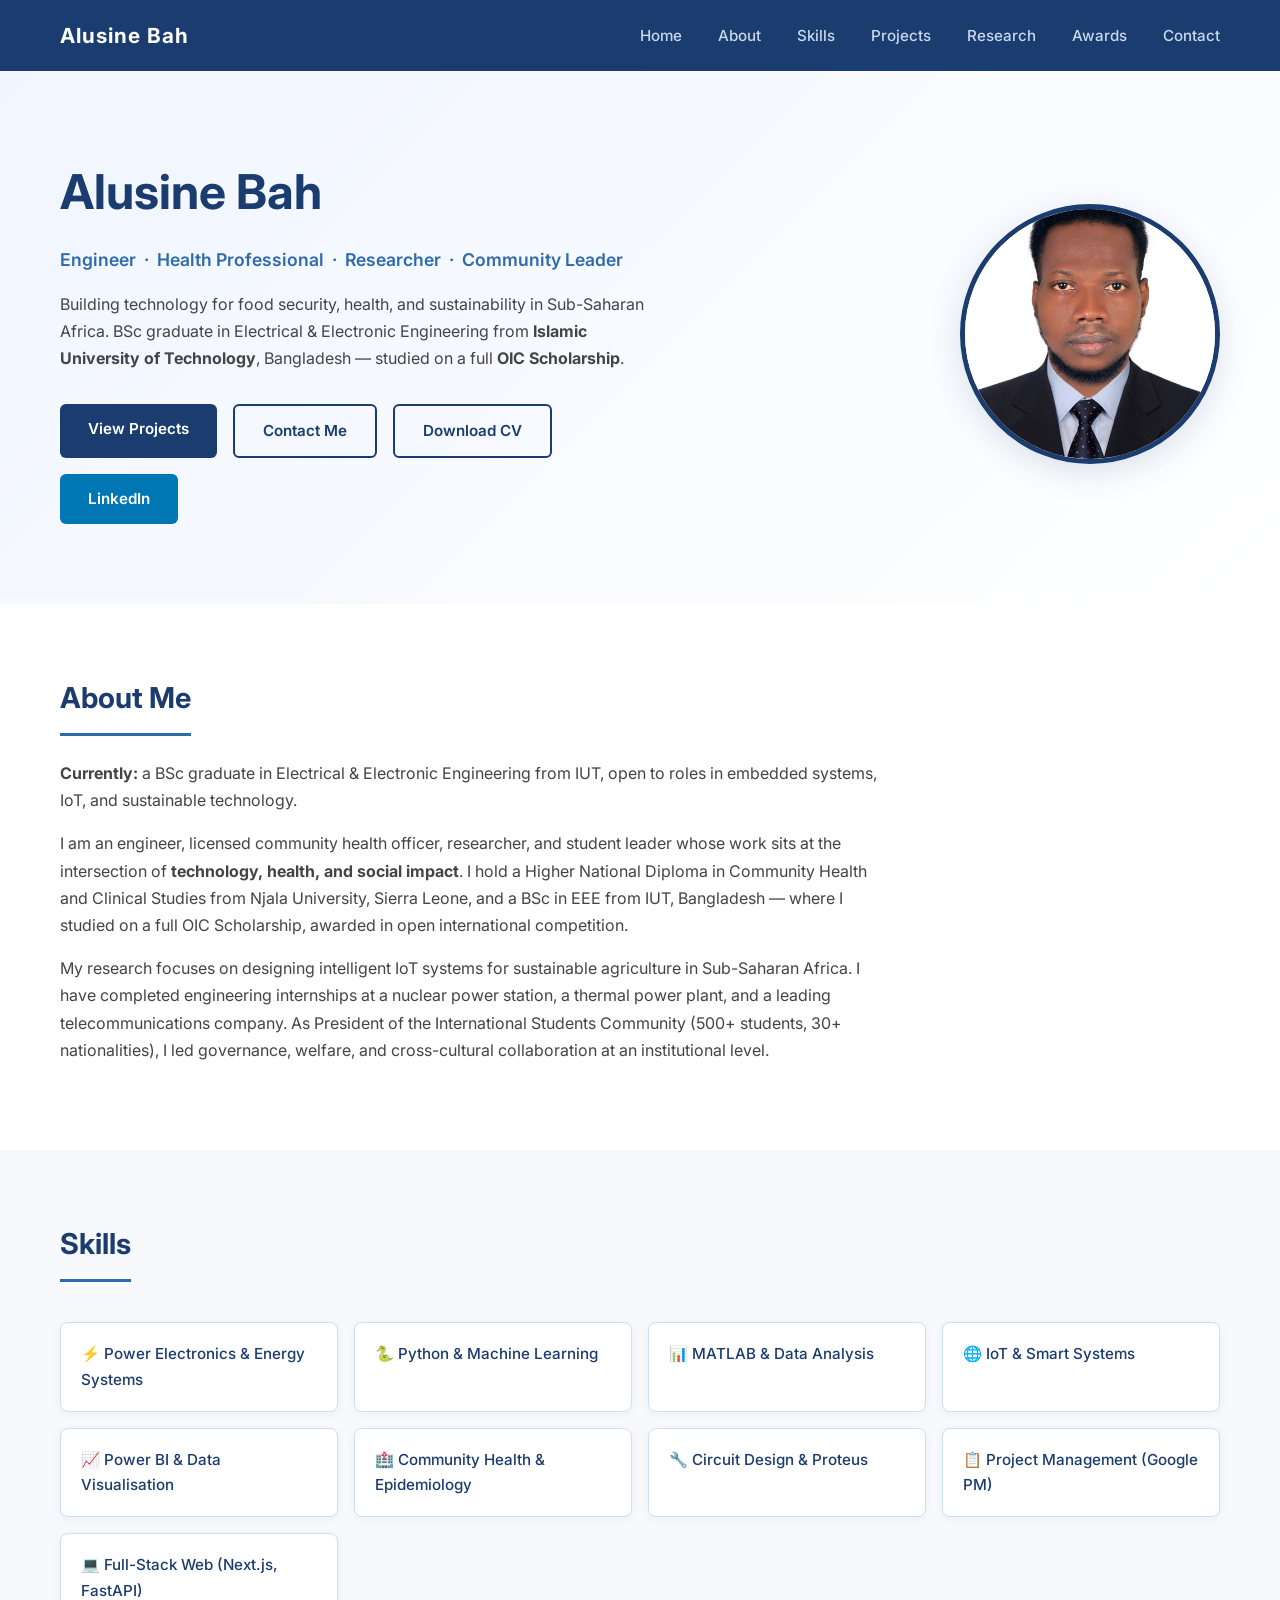
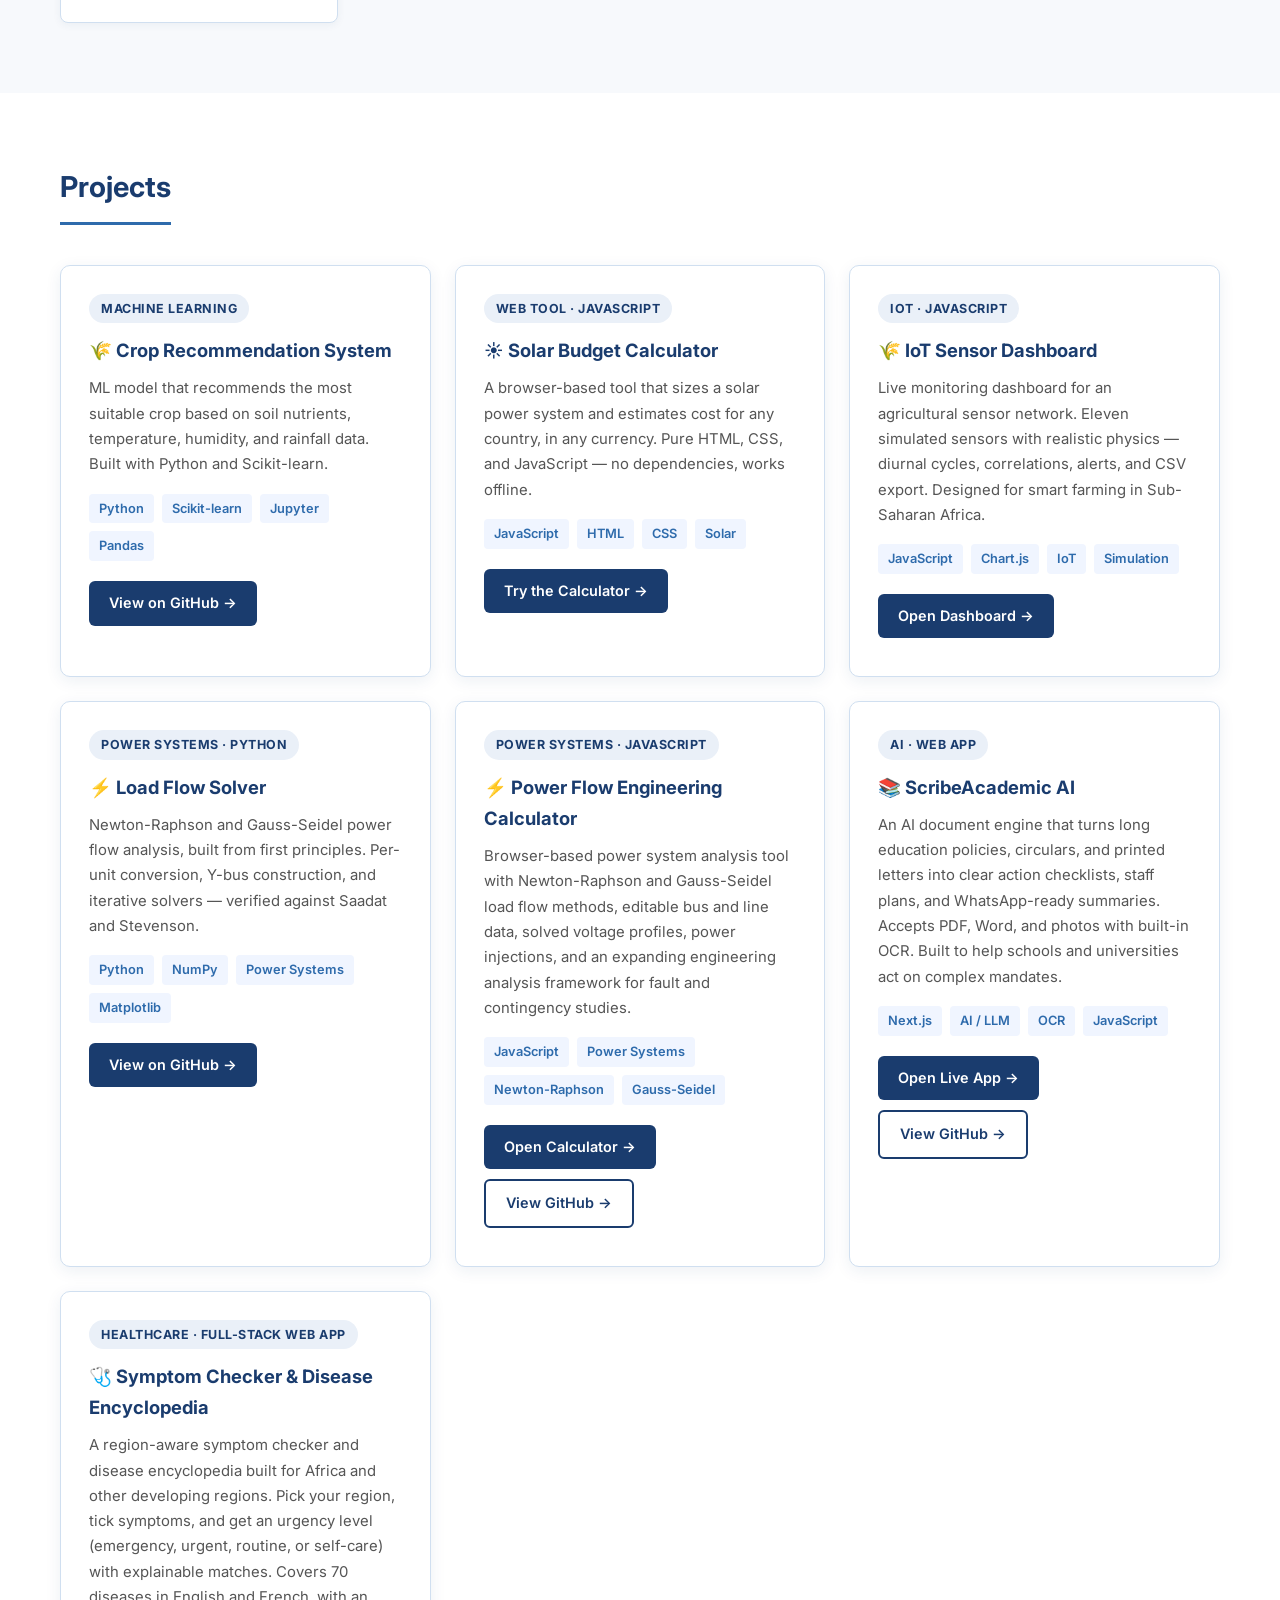
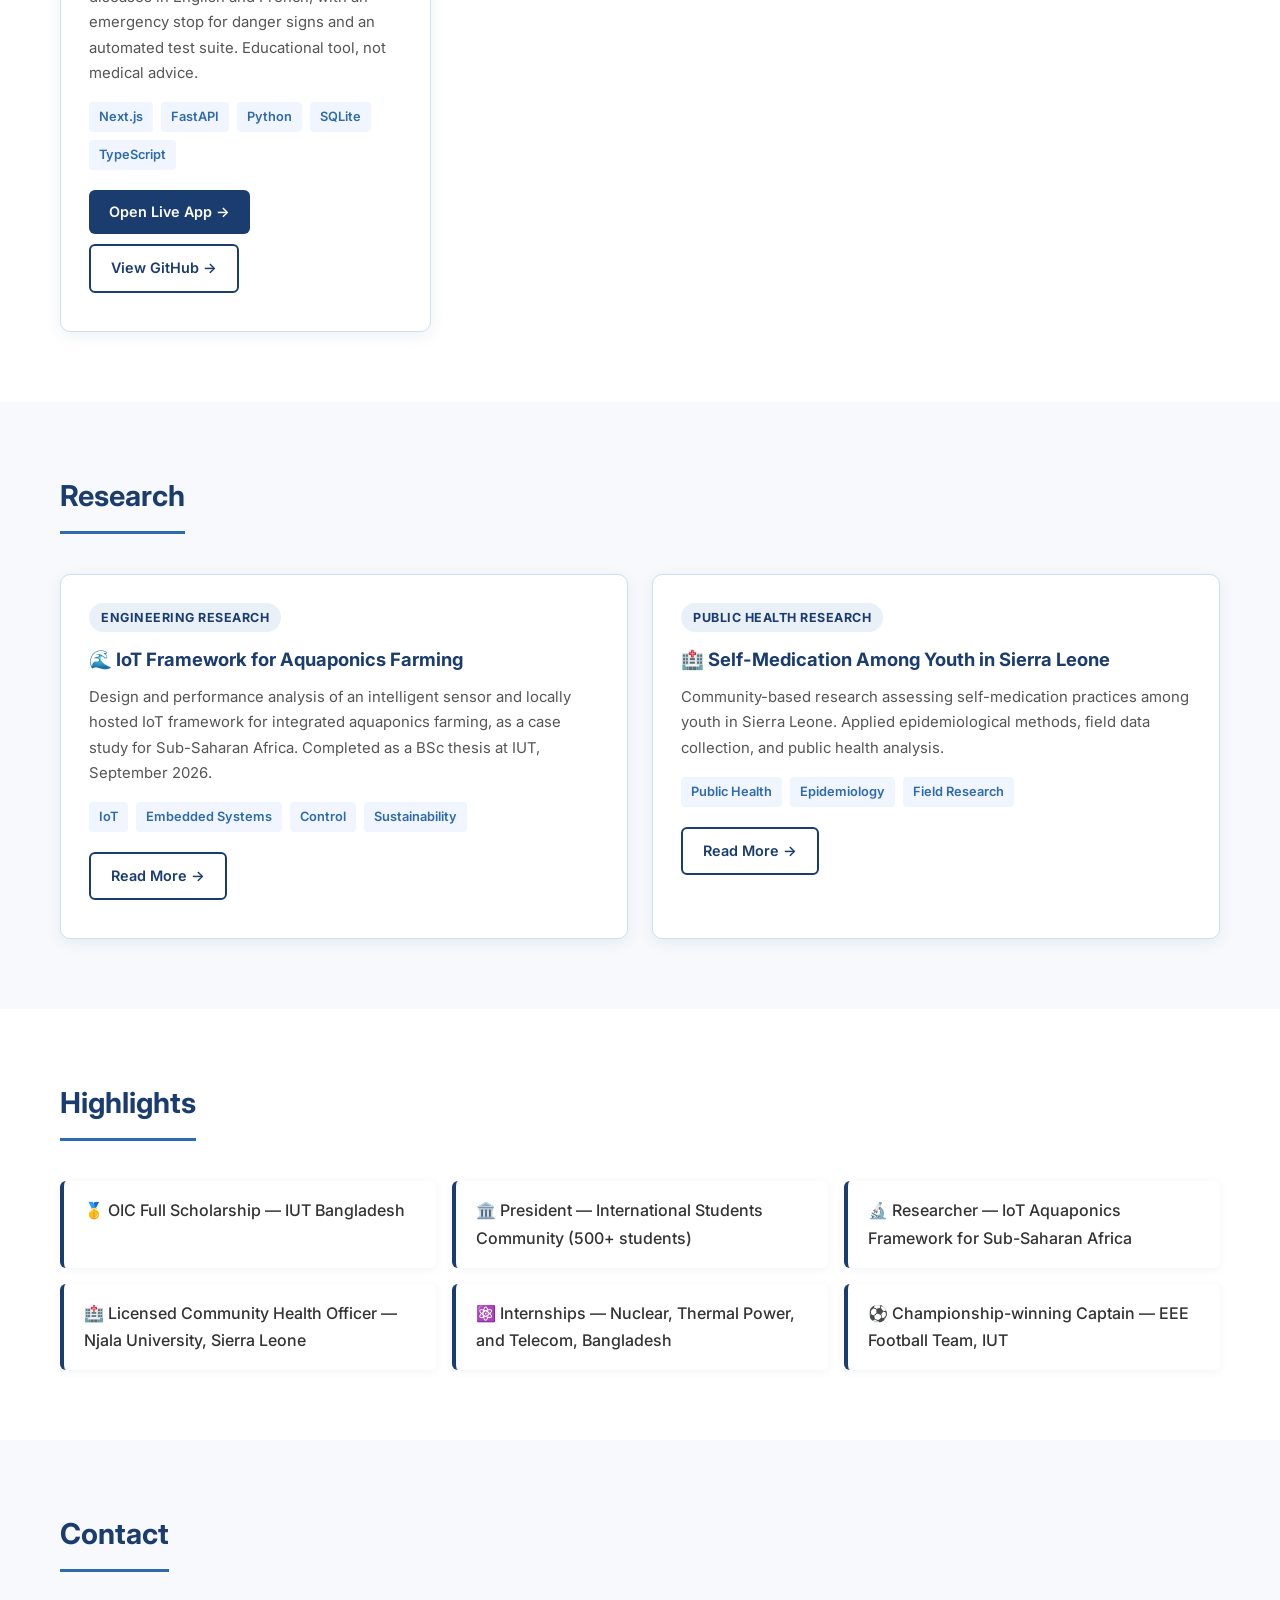
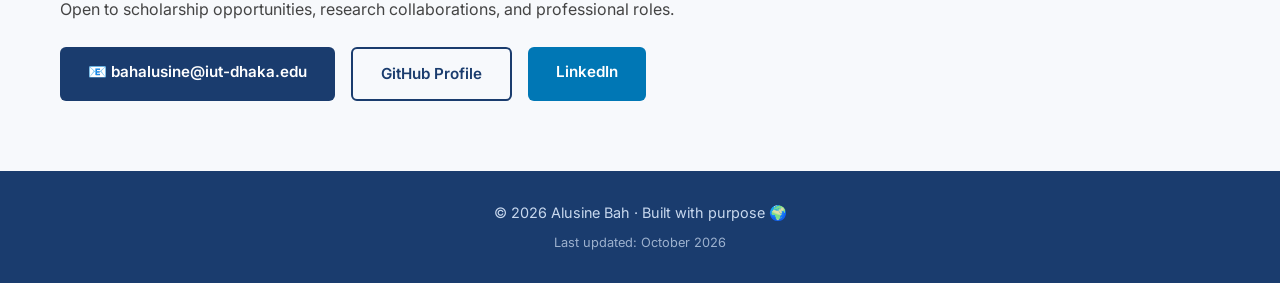
==== commit 16f7c984: "Add Google Analytics tracking to all pages" ====
--- a/index.html
+++ b/index.html
@@ -1,6 +1,14 @@
 <!DOCTYPE html>
 <html lang="en">
 <head>
+    <!-- Google tag (gtag.js) -->
+  <script async src="https://www.googletagmanager.com/gtag/js?id=G-558FV3DWNY"></script>
+  <script>
+    window.dataLayer = window.dataLayer || [];
+    function gtag(){dataLayer.push(arguments);}
+    gtag('js', new Date());
+    gtag('config', 'G-558FV3DWNY');
+  </script>
   <meta charset="UTF-8" />
   <meta name="viewport" content="width=device-width, initial-scale=1.0"/>
   <title>Alusine Bah | Engineer &amp; Researcher</title>
--- a/style.css
+++ b/style.css
@@ -283,3 +283,11 @@
 footer p + p {
   opacity: 0.75;
 }
+
+
+/* ── Project card buttons: compact size and spacing ── */
+.project-card .btn {
+  padding: 10px 20px;
+  font-size: 0.9rem;
+  margin: 0 8px 10px 0;
+}
